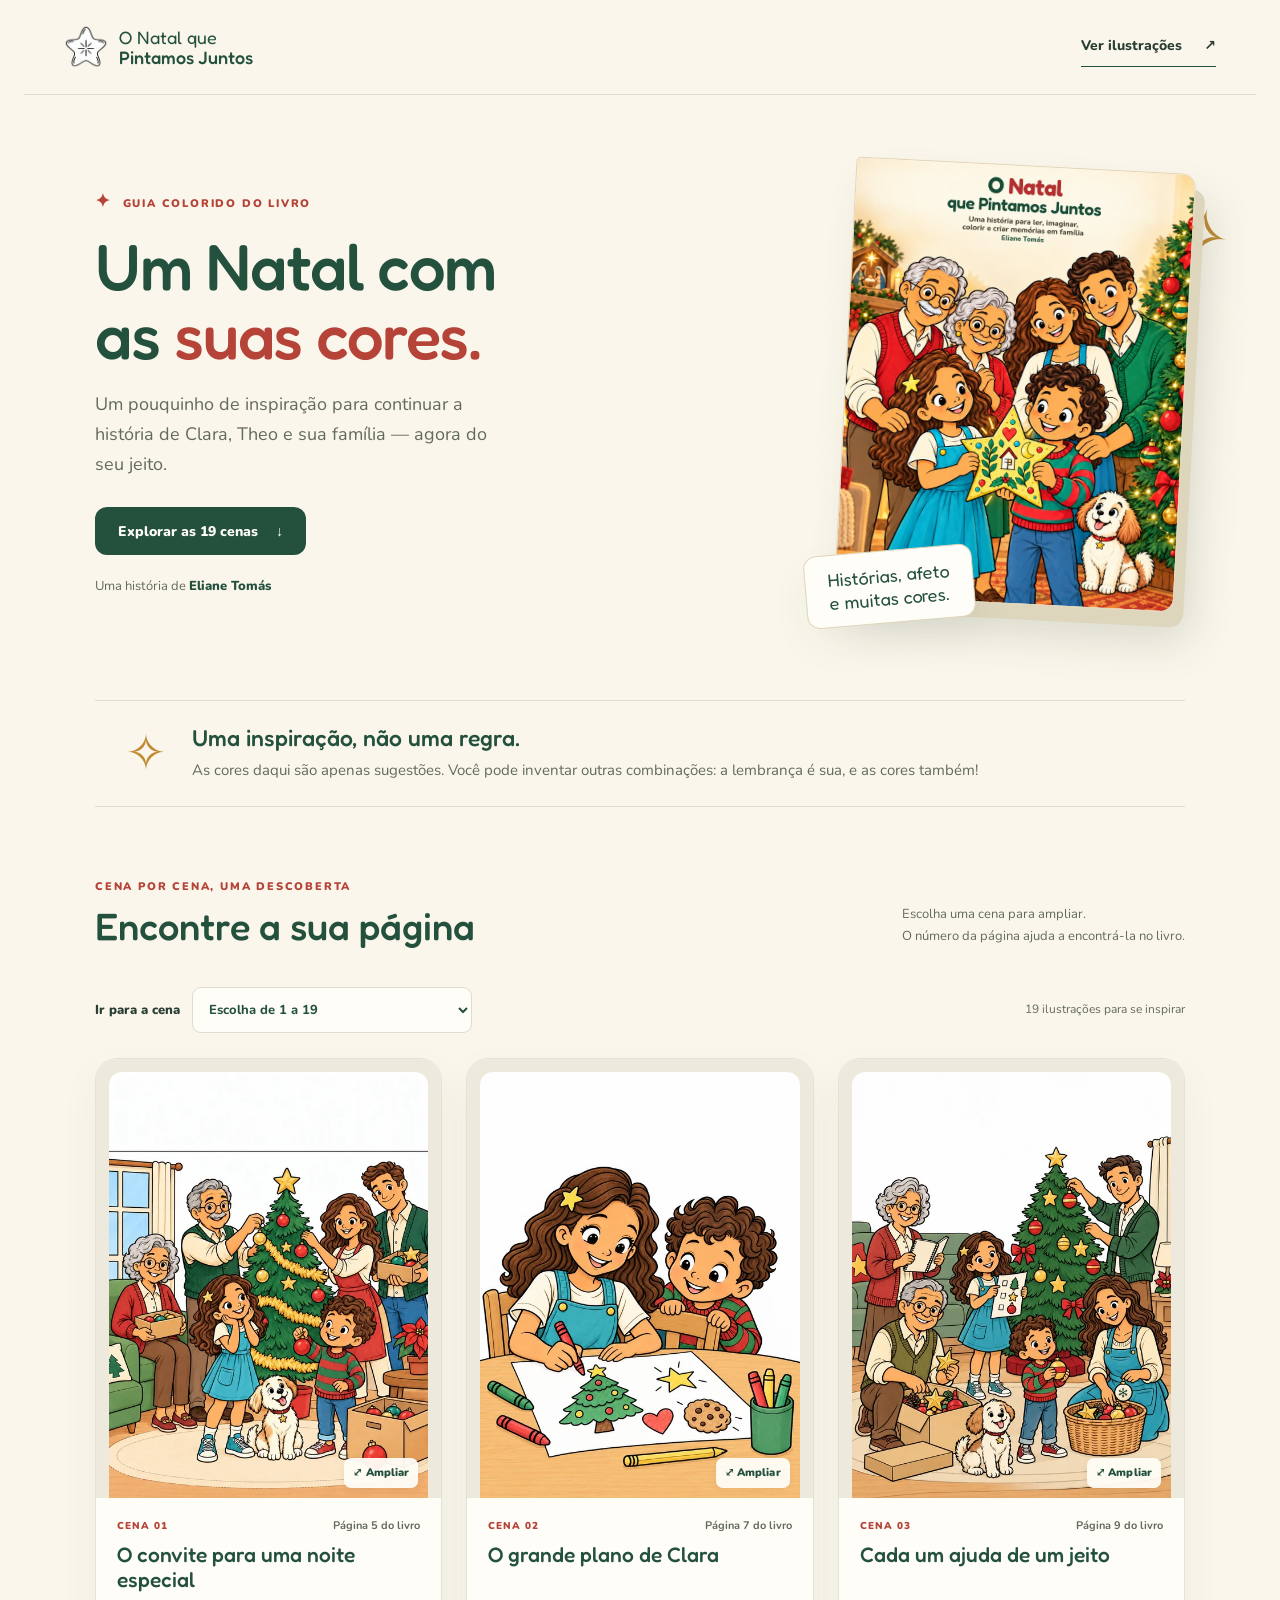
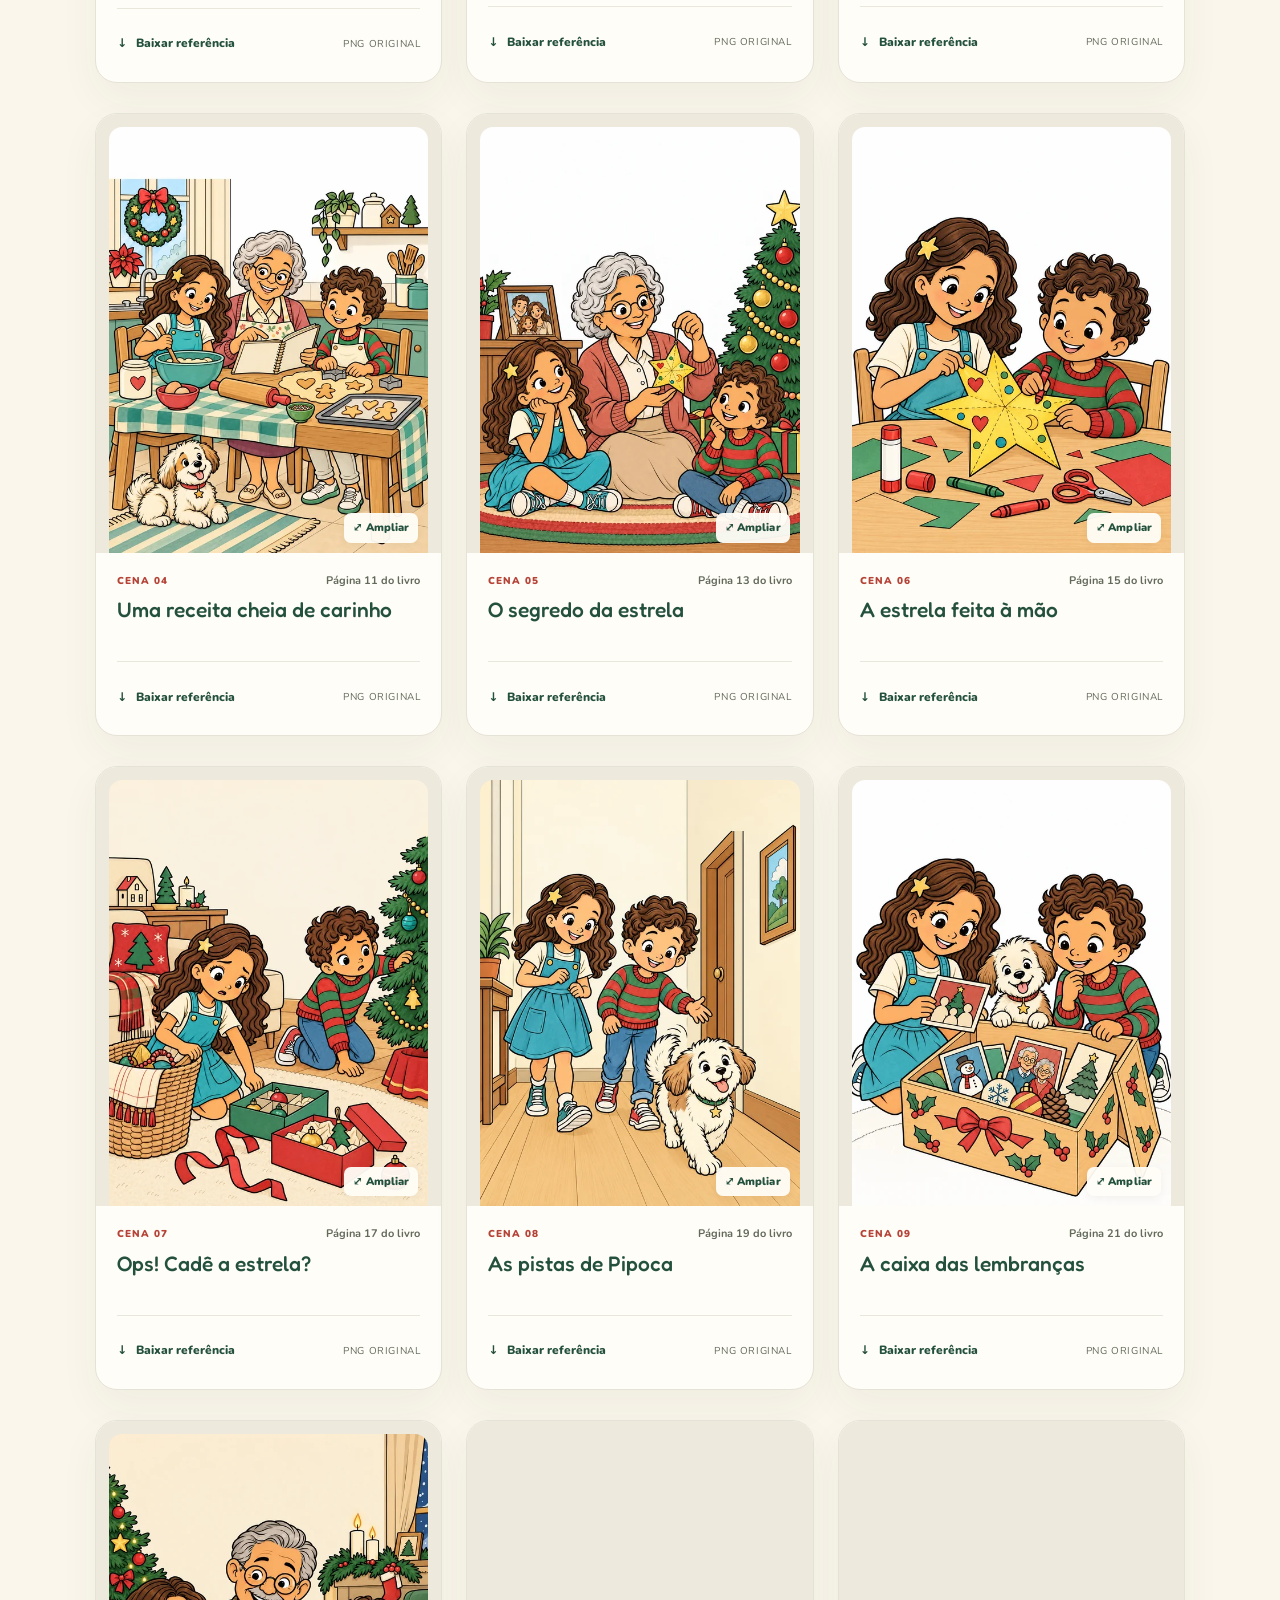
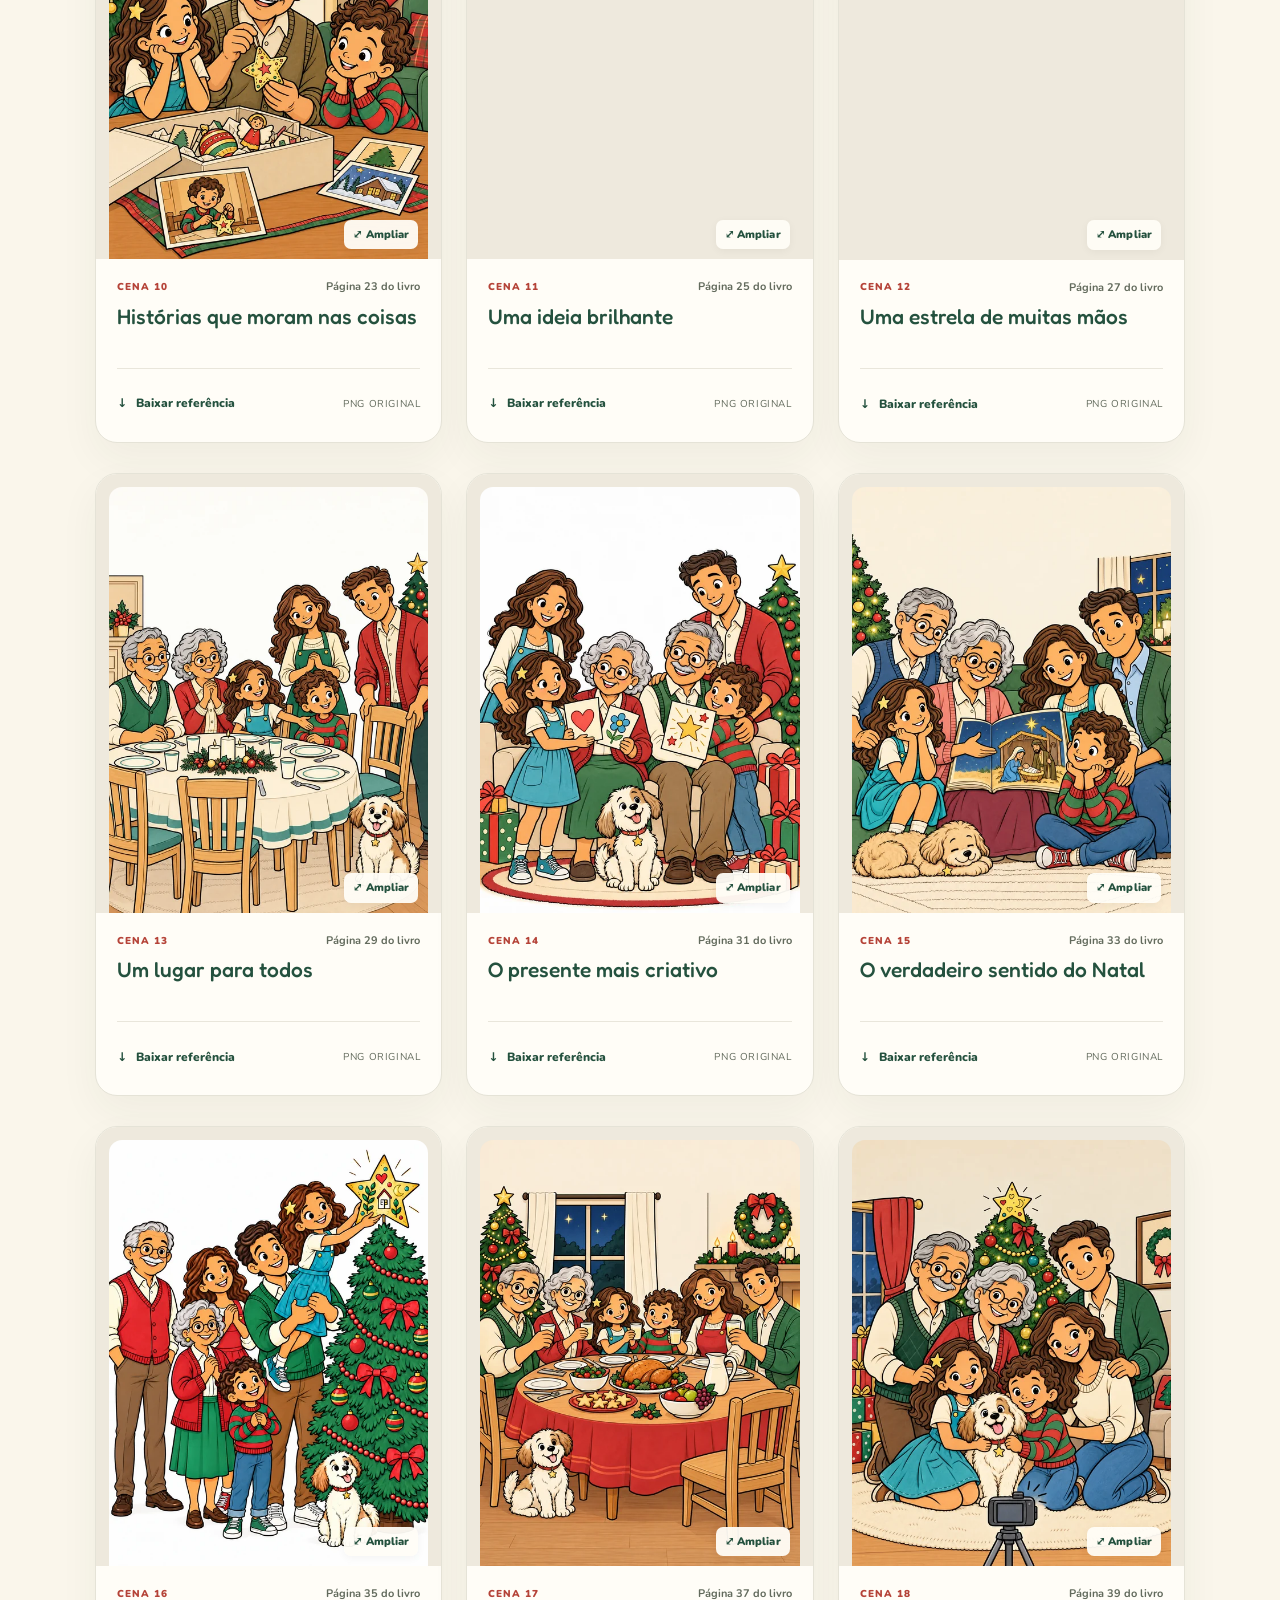
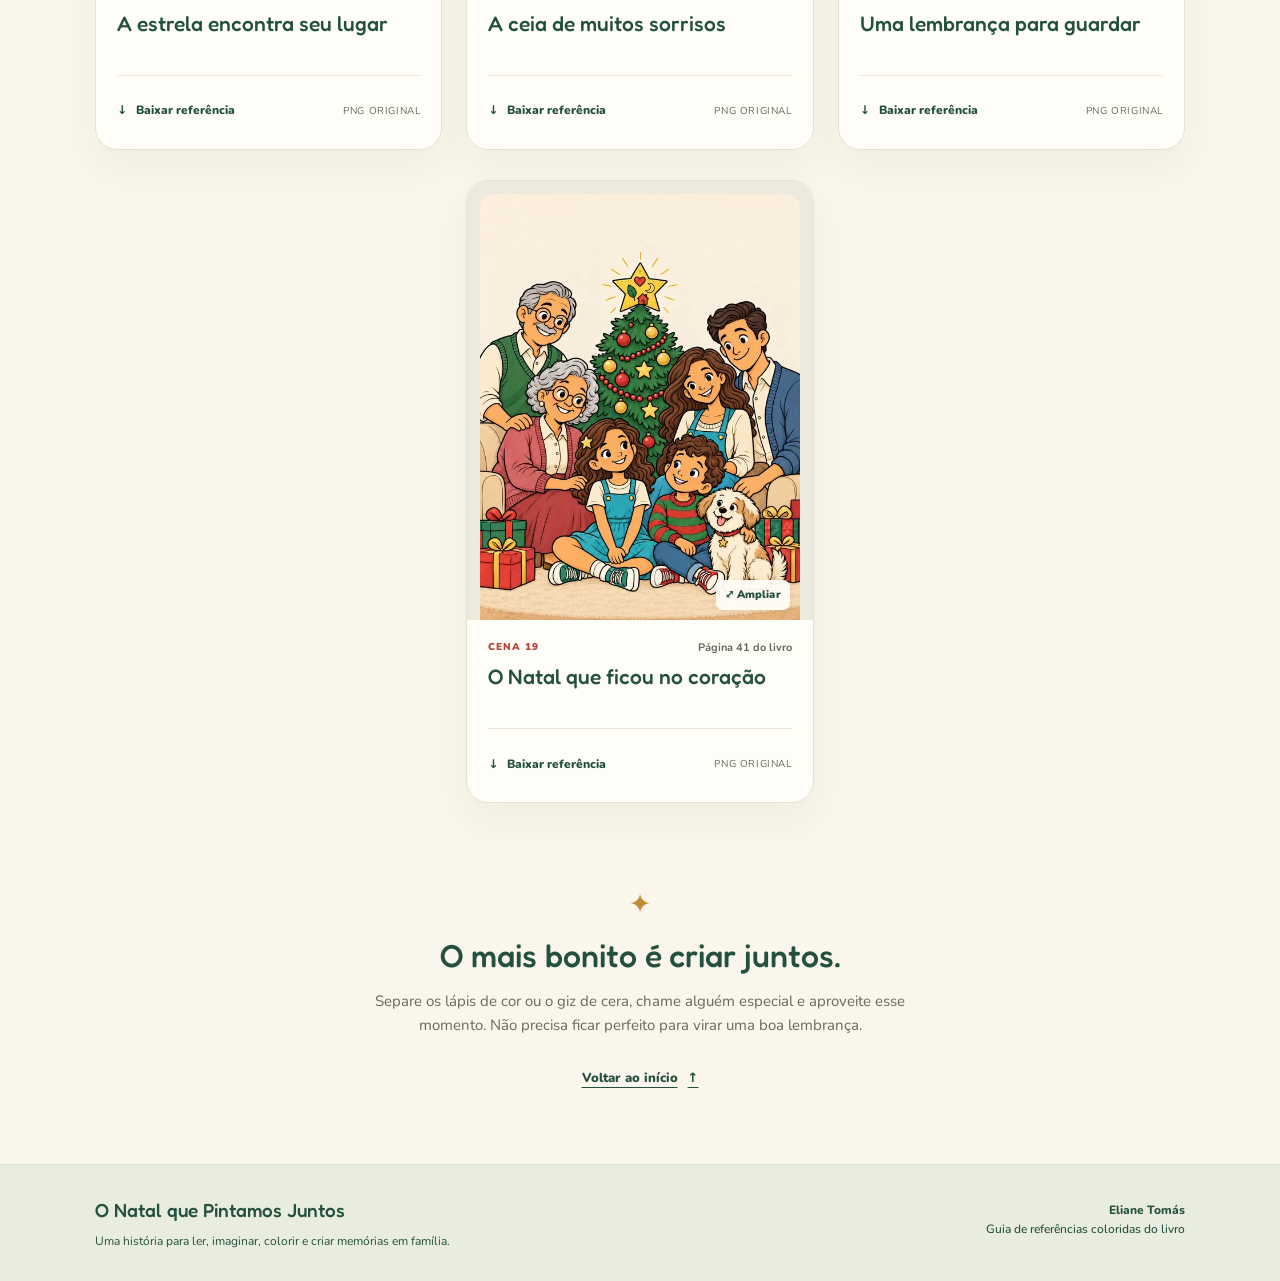
==== index.html @ 4860937d "Publish static color reference guide to GitHub Pages" ====
<!doctype html>
<html lang="pt-BR">
<head>
  <meta charset="utf-8">
  <meta name="viewport" content="width=device-width, initial-scale=1">
  <meta name="theme-color" content="#24513e">
  <meta name="description" content="Explore as 19 referências coloridas de O Natal que Pintamos Juntos, de Eliane Tomás. Amplie, baixe e inspire novas memórias em família.">
  <meta name="author" content="Eliane Tomás">
  <meta property="og:type" content="website">
  <meta property="og:site_name" content="O Natal que Pintamos Juntos">
  <meta property="og:title" content="Um Natal com as suas cores">
  <meta property="og:description" content="O guia de referências coloridas do livro de Eliane Tomás. Uma inspiração para colorir e criar memórias em família.">
  <meta name="twitter:card" content="summary_large_image">
  <link rel="canonical" href="https://elianecpereirat-stack.github.io/o-natal-que-pintamos-juntos/">
  <meta property="og:url" content="https://elianecpereirat-stack.github.io/o-natal-que-pintamos-juntos/">
  <meta property="og:image" content="https://elianecpereirat-stack.github.io/o-natal-que-pintamos-juntos/assets/capa.jpg">
  <meta property="og:image:alt" content="Capa de O Natal que Pintamos Juntos, de Eliane Tomás">
  <meta name="twitter:title" content="Um Natal com as suas cores">
  <meta name="twitter:description" content="As 19 referências coloridas do livro de Eliane Tomás.">
  <meta name="twitter:image" content="https://elianecpereirat-stack.github.io/o-natal-que-pintamos-juntos/assets/capa.jpg">
  <title>Referências coloridas | O Natal que Pintamos Juntos</title>
  <link rel="icon" type="image/png" href="favicon.png">
  <link rel="preload" href="assets/fonts/Fredoka-Variable.ttf" as="font" type="font/ttf" crossorigin>
  <link rel="stylesheet" href="site.css">
  <script src="app.js" defer></script>
</head>
<body>
  <a class="skip-link" href="#referencias">Pular para as ilustrações</a>
  <header class="site-header">
    <a class="wordmark" href="#inicio" aria-label="O Natal que Pintamos Juntos — início">
      <img src="favicon.png" alt="" width="44" height="44">
      <span>O Natal que<br><strong>Pintamos Juntos</strong></span>
    </a>
    <a class="header-link" href="#referencias">Ver ilustrações <span aria-hidden="true">↗</span></a>
  </header>

  <main id="inicio">
    <section class="hero" aria-labelledby="hero-title">
      <div class="hero-copy">
        <p class="eyebrow"><span aria-hidden="true">✦</span> GUIA COLORIDO DO LIVRO</p>
        <h1 id="hero-title">Um Natal com<br>as <em>suas cores.</em></h1>
        <p class="hero-intro">Um pouquinho de inspiração para continuar a história de Clara, Theo e sua família — agora do seu jeito.</p>
        <a class="button primary" href="#referencias">Explorar as 19 cenas <span aria-hidden="true">↓</span></a>
        <p class="hero-credit">Uma história de <strong>Eliane Tomás</strong></p>
      </div>
      <div class="hero-picture">
        <div class="cover-wrap"><img class="book-cover" src="assets/capa.jpg" alt="Capa de O Natal que Pintamos Juntos: Clara e Theo com a estrela feita em família, os pais, os avós e Pipoca." width="800" height="1035" fetchpriority="high"></div>
        <span class="picture-note">Histórias, afeto<br>e muitas cores.</span>
      </div>
    </section>

    <aside class="freedom-note" aria-label="Um convite à criatividade">
      <span class="note-star" aria-hidden="true">✧</span>
      <div><h2>Uma inspiração, não uma regra.</h2><p>As cores daqui são apenas sugestões. Você pode inventar outras combinações: a lembrança é sua, e as cores também!</p></div>
    </aside>

    <section class="gallery-section" id="referencias" aria-labelledby="gallery-title">
      <div class="section-heading">
        <div><p class="eyebrow">CENA POR CENA, UMA DESCOBERTA</p><h2 id="gallery-title">Encontre a sua página</h2></div>
        <p>Escolha uma cena para ampliar.<br>O número da página ajuda a encontrá-la no livro.</p>
      </div>
      <nav class="scene-navigation" aria-label="Ir direto a uma cena">
        <label for="scene-select">Ir para a cena</label>
        <select id="scene-select"><option value="">Escolha de 1 a 19</option><option value="cena-01">01 — O convite para uma noite especial</option>
<option value="cena-02">02 — O grande plano de Clara</option>
<option value="cena-03">03 — Cada um ajuda de um jeito</option>
<option value="cena-04">04 — Uma receita cheia de carinho</option>
<option value="cena-05">05 — O segredo da estrela</option>
<option value="cena-06">06 — A estrela feita à mão</option>
<option value="cena-07">07 — Ops! Cadê a estrela?</option>
<option value="cena-08">08 — As pistas de Pipoca</option>
<option value="cena-09">09 — A caixa das lembranças</option>
<option value="cena-10">10 — Histórias que moram nas coisas</option>
<option value="cena-11">11 — Uma ideia brilhante</option>
<option value="cena-12">12 — Uma estrela de muitas mãos</option>
<option value="cena-13">13 — Um lugar para todos</option>
<option value="cena-14">14 — O presente mais criativo</option>
<option value="cena-15">15 — O verdadeiro sentido do Natal</option>
<option value="cena-16">16 — A estrela encontra seu lugar</option>
<option value="cena-17">17 — A ceia de muitos sorrisos</option>
<option value="cena-18">18 — Uma lembrança para guardar</option>
<option value="cena-19">19 — O Natal que ficou no coração</option></select>
        <span class="reference-count">19 ilustrações para se inspirar</span>
      </nav>
      <div class="gallery"><article class="scene-card" id="cena-01" data-page="5" data-width="1200" data-height="1600" aria-labelledby="titulo-cena-01">
  <a class="scene-image-link" href="assets/scenes/cena-01.webp" aria-label="Ampliar ilustração da cena 1: O convite para uma noite especial">
    <img src="assets/thumbs/cena-01.webp" alt="Cena 1: O convite para uma noite especial — referência colorida" width="1200" height="1600" loading="lazy" decoding="async">
    <span class="enlarge-label" aria-hidden="true">⤢ Ampliar</span>
  </a>
  <div class="scene-body">
    <div class="scene-meta"><span>Cena 01</span><span class="page-reference">Página 5 do livro</span></div>
    <h3 id="titulo-cena-01">O convite para uma noite especial</h3>
    <div class="card-footer"><a class="download-link" href="assets/downloads/cena-01.png" download="O-Natal-que-Pintamos-Juntos-cena-01.png" aria-label="Baixar referência colorida da cena 1: O convite para uma noite especial"><span aria-hidden="true">↓</span> Baixar referência</a><span class="file-type">PNG ORIGINAL</span></div>
  </div>
</article>
<article class="scene-card" id="cena-02" data-page="7" data-width="1200" data-height="1600" aria-labelledby="titulo-cena-02">
  <a class="scene-image-link" href="assets/scenes/cena-02.webp" aria-label="Ampliar ilustração da cena 2: O grande plano de Clara">
    <img src="assets/thumbs/cena-02.webp" alt="Cena 2: O grande plano de Clara — referência colorida" width="1200" height="1600" loading="lazy" decoding="async">
    <span class="enlarge-label" aria-hidden="true">⤢ Ampliar</span>
  </a>
  <div class="scene-body">
    <div class="scene-meta"><span>Cena 02</span><span class="page-reference">Página 7 do livro</span></div>
    <h3 id="titulo-cena-02">O grande plano de Clara</h3>
    <div class="card-footer"><a class="download-link" href="assets/downloads/cena-02.png" download="O-Natal-que-Pintamos-Juntos-cena-02.png" aria-label="Baixar referência colorida da cena 2: O grande plano de Clara"><span aria-hidden="true">↓</span> Baixar referência</a><span class="file-type">PNG ORIGINAL</span></div>
  </div>
</article>
<article class="scene-card" id="cena-03" data-page="9" data-width="1200" data-height="1600" aria-labelledby="titulo-cena-03">
  <a class="scene-image-link" href="assets/scenes/cena-03.webp" aria-label="Ampliar ilustração da cena 3: Cada um ajuda de um jeito">
    <img src="assets/thumbs/cena-03.webp" alt="Cena 3: Cada um ajuda de um jeito — referência colorida" width="1200" height="1600" loading="lazy" decoding="async">
    <span class="enlarge-label" aria-hidden="true">⤢ Ampliar</span>
  </a>
  <div class="scene-body">
    <div class="scene-meta"><span>Cena 03</span><span class="page-reference">Página 9 do livro</span></div>
    <h3 id="titulo-cena-03">Cada um ajuda de um jeito</h3>
    <div class="card-footer"><a class="download-link" href="assets/downloads/cena-03.png" download="O-Natal-que-Pintamos-Juntos-cena-03.png" aria-label="Baixar referência colorida da cena 3: Cada um ajuda de um jeito"><span aria-hidden="true">↓</span> Baixar referência</a><span class="file-type">PNG ORIGINAL</span></div>
  </div>
</article>
<article class="scene-card" id="cena-04" data-page="11" data-width="1200" data-height="1600" aria-labelledby="titulo-cena-04">
  <a class="scene-image-link" href="assets/scenes/cena-04.webp" aria-label="Ampliar ilustração da cena 4: Uma receita cheia de carinho">
    <img src="assets/thumbs/cena-04.webp" alt="Cena 4: Uma receita cheia de carinho — referência colorida" width="1200" height="1600" loading="lazy" decoding="async">
    <span class="enlarge-label" aria-hidden="true">⤢ Ampliar</span>
  </a>
  <div class="scene-body">
    <div class="scene-meta"><span>Cena 04</span><span class="page-reference">Página 11 do livro</span></div>
    <h3 id="titulo-cena-04">Uma receita cheia de carinho</h3>
    <div class="card-footer"><a class="download-link" href="assets/downloads/cena-04.png" download="O-Natal-que-Pintamos-Juntos-cena-04.png" aria-label="Baixar referência colorida da cena 4: Uma receita cheia de carinho"><span aria-hidden="true">↓</span> Baixar referência</a><span class="file-type">PNG ORIGINAL</span></div>
  </div>
</article>
<article class="scene-card" id="cena-05" data-page="13" data-width="1200" data-height="1600" aria-labelledby="titulo-cena-05">
  <a class="scene-image-link" href="assets/scenes/cena-05.webp" aria-label="Ampliar ilustração da cena 5: O segredo da estrela">
    <img src="assets/thumbs/cena-05.webp" alt="Cena 5: O segredo da estrela — referência colorida" width="1200" height="1600" loading="lazy" decoding="async">
    <span class="enlarge-label" aria-hidden="true">⤢ Ampliar</span>
  </a>
  <div class="scene-body">
    <div class="scene-meta"><span>Cena 05</span><span class="page-reference">Página 13 do livro</span></div>
    <h3 id="titulo-cena-05">O segredo da estrela</h3>
    <div class="card-footer"><a class="download-link" href="assets/downloads/cena-05.png" download="O-Natal-que-Pintamos-Juntos-cena-05.png" aria-label="Baixar referência colorida da cena 5: O segredo da estrela"><span aria-hidden="true">↓</span> Baixar referência</a><span class="file-type">PNG ORIGINAL</span></div>
  </div>
</article>
<article class="scene-card" id="cena-06" data-page="15" data-width="1200" data-height="1600" aria-labelledby="titulo-cena-06">
  <a class="scene-image-link" href="assets/scenes/cena-06.webp" aria-label="Ampliar ilustração da cena 6: A estrela feita à mão">
    <img src="assets/thumbs/cena-06.webp" alt="Cena 6: A estrela feita à mão — referência colorida" width="1200" height="1600" loading="lazy" decoding="async">
    <span class="enlarge-label" aria-hidden="true">⤢ Ampliar</span>
  </a>
  <div class="scene-body">
    <div class="scene-meta"><span>Cena 06</span><span class="page-reference">Página 15 do livro</span></div>
    <h3 id="titulo-cena-06">A estrela feita à mão</h3>
    <div class="card-footer"><a class="download-link" href="assets/downloads/cena-06.png" download="O-Natal-que-Pintamos-Juntos-cena-06.png" aria-label="Baixar referência colorida da cena 6: A estrela feita à mão"><span aria-hidden="true">↓</span> Baixar referência</a><span class="file-type">PNG ORIGINAL</span></div>
  </div>
</article>
<article class="scene-card" id="cena-07" data-page="17" data-width="1200" data-height="1600" aria-labelledby="titulo-cena-07">
  <a class="scene-image-link" href="assets/scenes/cena-07.webp" aria-label="Ampliar ilustração da cena 7: Ops! Cadê a estrela?">
    <img src="assets/thumbs/cena-07.webp" alt="Cena 7: Ops! Cadê a estrela? — referência colorida" width="1200" height="1600" loading="lazy" decoding="async">
    <span class="enlarge-label" aria-hidden="true">⤢ Ampliar</span>
  </a>
  <div class="scene-body">
    <div class="scene-meta"><span>Cena 07</span><span class="page-reference">Página 17 do livro</span></div>
    <h3 id="titulo-cena-07">Ops! Cadê a estrela?</h3>
    <div class="card-footer"><a class="download-link" href="assets/downloads/cena-07.png" download="O-Natal-que-Pintamos-Juntos-cena-07.png" aria-label="Baixar referência colorida da cena 7: Ops! Cadê a estrela?"><span aria-hidden="true">↓</span> Baixar referência</a><span class="file-type">PNG ORIGINAL</span></div>
  </div>
</article>
<article class="scene-card" id="cena-08" data-page="19" data-width="1200" data-height="1600" aria-labelledby="titulo-cena-08">
  <a class="scene-image-link" href="assets/scenes/cena-08.webp" aria-label="Ampliar ilustração da cena 8: As pistas de Pipoca">
    <img src="assets/thumbs/cena-08.webp" alt="Cena 8: As pistas de Pipoca — referência colorida" width="1200" height="1600" loading="lazy" decoding="async">
    <span class="enlarge-label" aria-hidden="true">⤢ Ampliar</span>
  </a>
  <div class="scene-body">
    <div class="scene-meta"><span>Cena 08</span><span class="page-reference">Página 19 do livro</span></div>
    <h3 id="titulo-cena-08">As pistas de Pipoca</h3>
    <div class="card-footer"><a class="download-link" href="assets/downloads/cena-08.png" download="O-Natal-que-Pintamos-Juntos-cena-08.png" aria-label="Baixar referência colorida da cena 8: As pistas de Pipoca"><span aria-hidden="true">↓</span> Baixar referência</a><span class="file-type">PNG ORIGINAL</span></div>
  </div>
</article>
<article class="scene-card" id="cena-09" data-page="21" data-width="1200" data-height="1600" aria-labelledby="titulo-cena-09">
  <a class="scene-image-link" href="assets/scenes/cena-09.webp" aria-label="Ampliar ilustração da cena 9: A caixa das lembranças">
    <img src="assets/thumbs/cena-09.webp" alt="Cena 9: A caixa das lembranças — referência colorida" width="1200" height="1600" loading="lazy" decoding="async">
    <span class="enlarge-label" aria-hidden="true">⤢ Ampliar</span>
  </a>
  <div class="scene-body">
    <div class="scene-meta"><span>Cena 09</span><span class="page-reference">Página 21 do livro</span></div>
    <h3 id="titulo-cena-09">A caixa das lembranças</h3>
    <div class="card-footer"><a class="download-link" href="assets/downloads/cena-09.png" download="O-Natal-que-Pintamos-Juntos-cena-09.png" aria-label="Baixar referência colorida da cena 9: A caixa das lembranças"><span aria-hidden="true">↓</span> Baixar referência</a><span class="file-type">PNG ORIGINAL</span></div>
  </div>
</article>
<article class="scene-card" id="cena-10" data-page="23" data-width="1200" data-height="1600" aria-labelledby="titulo-cena-10">
  <a class="scene-image-link" href="assets/scenes/cena-10.webp" aria-label="Ampliar ilustração da cena 10: Histórias que moram nas coisas">
    <img src="assets/thumbs/cena-10.webp" alt="Cena 10: Histórias que moram nas coisas — referência colorida" width="1200" height="1600" loading="lazy" decoding="async">
    <span class="enlarge-label" aria-hidden="true">⤢ Ampliar</span>
  </a>
  <div class="scene-body">
    <div class="scene-meta"><span>Cena 10</span><span class="page-reference">Página 23 do livro</span></div>
    <h3 id="titulo-cena-10">Histórias que moram nas coisas</h3>
    <div class="card-footer"><a class="download-link" href="assets/downloads/cena-10.png" download="O-Natal-que-Pintamos-Juntos-cena-10.png" aria-label="Baixar referência colorida da cena 10: Histórias que moram nas coisas"><span aria-hidden="true">↓</span> Baixar referência</a><span class="file-type">PNG ORIGINAL</span></div>
  </div>
</article>
<article class="scene-card" id="cena-11" data-page="25" data-width="1200" data-height="1600" aria-labelledby="titulo-cena-11">
  <a class="scene-image-link" href="assets/scenes/cena-11.webp" aria-label="Ampliar ilustração da cena 11: Uma ideia brilhante">
    <img src="assets/thumbs/cena-11.webp" alt="Cena 11: Uma ideia brilhante — referência colorida" width="1200" height="1600" loading="lazy" decoding="async">
    <span class="enlarge-label" aria-hidden="true">⤢ Ampliar</span>
  </a>
  <div class="scene-body">
    <div class="scene-meta"><span>Cena 11</span><span class="page-reference">Página 25 do livro</span></div>
    <h3 id="titulo-cena-11">Uma ideia brilhante</h3>
    <div class="card-footer"><a class="download-link" href="assets/downloads/cena-11.png" download="O-Natal-que-Pintamos-Juntos-cena-11.png" aria-label="Baixar referência colorida da cena 11: Uma ideia brilhante"><span aria-hidden="true">↓</span> Baixar referência</a><span class="file-type">PNG ORIGINAL</span></div>
  </div>
</article>
<article class="scene-card" id="cena-12" data-page="27" data-width="1200" data-height="1600" aria-labelledby="titulo-cena-12">
  <a class="scene-image-link" href="assets/scenes/cena-12.webp" aria-label="Ampliar ilustração da cena 12: Uma estrela de muitas mãos">
    <img src="assets/thumbs/cena-12.webp" alt="Cena 12: Uma estrela de muitas mãos — referência colorida" width="1200" height="1600" loading="lazy" decoding="async">
    <span class="enlarge-label" aria-hidden="true">⤢ Ampliar</span>
  </a>
  <div class="scene-body">
    <div class="scene-meta"><span>Cena 12</span><span class="page-reference">Página 27 do livro</span></div>
    <h3 id="titulo-cena-12">Uma estrela de muitas mãos</h3>
    <div class="card-footer"><a class="download-link" href="assets/downloads/cena-12.png" download="O-Natal-que-Pintamos-Juntos-cena-12.png" aria-label="Baixar referência colorida da cena 12: Uma estrela de muitas mãos"><span aria-hidden="true">↓</span> Baixar referência</a><span class="file-type">PNG ORIGINAL</span></div>
  </div>
</article>
<article class="scene-card" id="cena-13" data-page="29" data-width="1200" data-height="1600" aria-labelledby="titulo-cena-13">
  <a class="scene-image-link" href="assets/scenes/cena-13.webp" aria-label="Ampliar ilustração da cena 13: Um lugar para todos">
    <img src="assets/thumbs/cena-13.webp" alt="Cena 13: Um lugar para todos — referência colorida" width="1200" height="1600" loading="lazy" decoding="async">
    <span class="enlarge-label" aria-hidden="true">⤢ Ampliar</span>
  </a>
  <div class="scene-body">
    <div class="scene-meta"><span>Cena 13</span><span class="page-reference">Página 29 do livro</span></div>
    <h3 id="titulo-cena-13">Um lugar para todos</h3>
    <div class="card-footer"><a class="download-link" href="assets/downloads/cena-13.png" download="O-Natal-que-Pintamos-Juntos-cena-13.png" aria-label="Baixar referência colorida da cena 13: Um lugar para todos"><span aria-hidden="true">↓</span> Baixar referência</a><span class="file-type">PNG ORIGINAL</span></div>
  </div>
</article>
<article class="scene-card" id="cena-14" data-page="31" data-width="1200" data-height="1600" aria-labelledby="titulo-cena-14">
  <a class="scene-image-link" href="assets/scenes/cena-14.webp" aria-label="Ampliar ilustração da cena 14: O presente mais criativo">
    <img src="assets/thumbs/cena-14.webp" alt="Cena 14: O presente mais criativo — referência colorida" width="1200" height="1600" loading="lazy" decoding="async">
    <span class="enlarge-label" aria-hidden="true">⤢ Ampliar</span>
  </a>
  <div class="scene-body">
    <div class="scene-meta"><span>Cena 14</span><span class="page-reference">Página 31 do livro</span></div>
    <h3 id="titulo-cena-14">O presente mais criativo</h3>
    <div class="card-footer"><a class="download-link" href="assets/downloads/cena-14.png" download="O-Natal-que-Pintamos-Juntos-cena-14.png" aria-label="Baixar referência colorida da cena 14: O presente mais criativo"><span aria-hidden="true">↓</span> Baixar referência</a><span class="file-type">PNG ORIGINAL</span></div>
  </div>
</article>
<article class="scene-card" id="cena-15" data-page="33" data-width="1200" data-height="1600" aria-labelledby="titulo-cena-15">
  <a class="scene-image-link" href="assets/scenes/cena-15.webp" aria-label="Ampliar ilustração da cena 15: O verdadeiro sentido do Natal">
    <img src="assets/thumbs/cena-15.webp" alt="Cena 15: O verdadeiro sentido do Natal — referência colorida" width="1200" height="1600" loading="lazy" decoding="async">
    <span class="enlarge-label" aria-hidden="true">⤢ Ampliar</span>
  </a>
  <div class="scene-body">
    <div class="scene-meta"><span>Cena 15</span><span class="page-reference">Página 33 do livro</span></div>
    <h3 id="titulo-cena-15">O verdadeiro sentido do Natal</h3>
    <div class="card-footer"><a class="download-link" href="assets/downloads/cena-15.png" download="O-Natal-que-Pintamos-Juntos-cena-15.png" aria-label="Baixar referência colorida da cena 15: O verdadeiro sentido do Natal"><span aria-hidden="true">↓</span> Baixar referência</a><span class="file-type">PNG ORIGINAL</span></div>
  </div>
</article>
<article class="scene-card" id="cena-16" data-page="35" data-width="1200" data-height="1600" aria-labelledby="titulo-cena-16">
  <a class="scene-image-link" href="assets/scenes/cena-16.webp" aria-label="Ampliar ilustração da cena 16: A estrela encontra seu lugar">
    <img src="assets/thumbs/cena-16.webp" alt="Cena 16: A estrela encontra seu lugar — referência colorida" width="1200" height="1600" loading="lazy" decoding="async">
    <span class="enlarge-label" aria-hidden="true">⤢ Ampliar</span>
  </a>
  <div class="scene-body">
    <div class="scene-meta"><span>Cena 16</span><span class="page-reference">Página 35 do livro</span></div>
    <h3 id="titulo-cena-16">A estrela encontra seu lugar</h3>
    <div class="card-footer"><a class="download-link" href="assets/downloads/cena-16.png" download="O-Natal-que-Pintamos-Juntos-cena-16.png" aria-label="Baixar referência colorida da cena 16: A estrela encontra seu lugar"><span aria-hidden="true">↓</span> Baixar referência</a><span class="file-type">PNG ORIGINAL</span></div>
  </div>
</article>
<article class="scene-card" id="cena-17" data-page="37" data-width="1200" data-height="1600" aria-labelledby="titulo-cena-17">
  <a class="scene-image-link" href="assets/scenes/cena-17.webp" aria-label="Ampliar ilustração da cena 17: A ceia de muitos sorrisos">
    <img src="assets/thumbs/cena-17.webp" alt="Cena 17: A ceia de muitos sorrisos — referência colorida" width="1200" height="1600" loading="lazy" decoding="async">
    <span class="enlarge-label" aria-hidden="true">⤢ Ampliar</span>
  </a>
  <div class="scene-body">
    <div class="scene-meta"><span>Cena 17</span><span class="page-reference">Página 37 do livro</span></div>
    <h3 id="titulo-cena-17">A ceia de muitos sorrisos</h3>
    <div class="card-footer"><a class="download-link" href="assets/downloads/cena-17.png" download="O-Natal-que-Pintamos-Juntos-cena-17.png" aria-label="Baixar referência colorida da cena 17: A ceia de muitos sorrisos"><span aria-hidden="true">↓</span> Baixar referência</a><span class="file-type">PNG ORIGINAL</span></div>
  </div>
</article>
<article class="scene-card" id="cena-18" data-page="39" data-width="1200" data-height="1600" aria-labelledby="titulo-cena-18">
  <a class="scene-image-link" href="assets/scenes/cena-18.webp" aria-label="Ampliar ilustração da cena 18: Uma lembrança para guardar">
    <img src="assets/thumbs/cena-18.webp" alt="Cena 18: Uma lembrança para guardar — referência colorida" width="1200" height="1600" loading="lazy" decoding="async">
    <span class="enlarge-label" aria-hidden="true">⤢ Ampliar</span>
  </a>
  <div class="scene-body">
    <div class="scene-meta"><span>Cena 18</span><span class="page-reference">Página 39 do livro</span></div>
    <h3 id="titulo-cena-18">Uma lembrança para guardar</h3>
    <div class="card-footer"><a class="download-link" href="assets/downloads/cena-18.png" download="O-Natal-que-Pintamos-Juntos-cena-18.png" aria-label="Baixar referência colorida da cena 18: Uma lembrança para guardar"><span aria-hidden="true">↓</span> Baixar referência</a><span class="file-type">PNG ORIGINAL</span></div>
  </div>
</article>
<article class="scene-card" id="cena-19" data-page="41" data-width="1200" data-height="1600" aria-labelledby="titulo-cena-19">
  <a class="scene-image-link" href="assets/scenes/cena-19.webp" aria-label="Ampliar ilustração da cena 19: O Natal que ficou no coração">
    <img src="assets/thumbs/cena-19.webp" alt="Cena 19: O Natal que ficou no coração — referência colorida" width="1200" height="1600" loading="lazy" decoding="async">
    <span class="enlarge-label" aria-hidden="true">⤢ Ampliar</span>
  </a>
  <div class="scene-body">
    <div class="scene-meta"><span>Cena 19</span><span class="page-reference">Página 41 do livro</span></div>
    <h3 id="titulo-cena-19">O Natal que ficou no coração</h3>
    <div class="card-footer"><a class="download-link" href="assets/downloads/cena-19.png" download="O-Natal-que-Pintamos-Juntos-cena-19.png" aria-label="Baixar referência colorida da cena 19: O Natal que ficou no coração"><span aria-hidden="true">↓</span> Baixar referência</a><span class="file-type">PNG ORIGINAL</span></div>
  </div>
</article></div>
      <noscript><p class="noscript-note">Você também pode abrir cada referência pelo botão “Ampliar ilustração”. O download funciona sem JavaScript.</p></noscript>
    </section>

    <section class="closing-note" aria-labelledby="closing-title">
      <span aria-hidden="true">✦</span>
      <h2 id="closing-title">O mais bonito é criar juntos.</h2>
      <p>Separe os lápis de cor ou o giz de cera, chame alguém especial e aproveite esse momento. Não precisa ficar perfeito para virar uma boa lembrança.</p>
      <a href="#inicio" class="text-link">Voltar ao início <span aria-hidden="true">↑</span></a>
    </section>
  </main>

  <footer class="site-footer">
    <div><strong>O Natal que Pintamos Juntos</strong><p>Uma história para ler, imaginar, colorir e criar memórias em família.</p></div>
    <p class="author-credit">Eliane Tomás<br><span>Guia de referências coloridas do livro</span></p>
  </footer>

  <dialog id="image-viewer" class="viewer" aria-labelledby="viewer-title" aria-describedby="viewer-hint">
    <div class="viewer-shell">
      <header class="viewer-header">
        <div><span id="viewer-counter" class="eyebrow"></span><h2 id="viewer-title"></h2></div>
        <button class="icon-button close-viewer" type="button" aria-label="Fechar ilustração ampliada" autofocus>×</button>
      </header>
      <div class="viewer-stage"><img id="viewer-image" alt="" width="1632" height="2176"></div>
      <div class="viewer-toolbar">
        <button id="previous-scene" class="button secondary" type="button"><span aria-hidden="true">←</span> Anterior</button>
        <span id="viewer-page"></span>
        <button id="next-scene" class="button secondary" type="button">Próxima <span aria-hidden="true">→</span></button>
      </div>
      <div class="viewer-downloads"><a id="viewer-download" class="button primary" download>Baixar referência <span aria-hidden="true">↓</span></a><a id="viewer-original" class="text-link" target="_blank" rel="noopener">Abrir imagem original <span aria-hidden="true">↗</span></a></div>
      <p id="viewer-hint">Use as setas do teclado para trocar de cena e Esc para fechar. No celular, abra a imagem original para ampliar com os dedos.</p>
    </div>
  </dialog>
</body>
</html>
---- site.css ----
@font-face{font-family:Nunito;src:url('assets/fonts/Nunito-Variable.ttf') format('truetype');font-weight:200 1000;font-style:normal;font-display:swap}
@font-face{font-family:Fredoka;src:url('assets/fonts/Fredoka-Variable.ttf') format('truetype');font-weight:300 700;font-style:normal;font-display:swap}
:root{--cream:#faf6eb;--paper:#fffdf7;--green:#24513e;--green-dark:#173c2b;--red:#b54338;--ink:#293d33;--muted:#636b5d;--line:#dcded0;--gold:#c18a35;--radius:22px;--shadow:0 16px 40px #233c2a0d}
*{box-sizing:border-box}html{scroll-behavior:smooth;scroll-padding-top:100px}body{margin:0;background:var(--cream);color:var(--ink);font-family:Nunito,system-ui,sans-serif;font-size:17px;line-height:1.6}body.modal-open{overflow:hidden}a{color:inherit}button,select{font:inherit}button,a,select{-webkit-tap-highlight-color:transparent}a,button,select{touch-action:manipulation}a:focus-visible,button:focus-visible,select:focus-visible{outline:3px solid var(--red);outline-offset:5px}img{max-width:100%;display:block}h1,h2,h3,p{margin:0}h1,h2,h3{font-family:Fredoka,sans-serif;font-weight:500;line-height:1.12}button{cursor:pointer}button:disabled{cursor:default;opacity:.38}.skip-link{position:fixed;top:10px;left:10px;transform:translateY(-180%);z-index:50;background:var(--green);color:white;padding:12px 20px;border-radius:10px}.skip-link:focus{transform:none}.site-header{max-width:1232px;margin:auto;padding:25px 40px;display:flex;align-items:center;justify-content:space-between;border-bottom:1px solid var(--line)}.wordmark{display:flex;gap:11px;align-items:center;text-decoration:none;font-family:Fredoka,sans-serif;font-size:18px;line-height:1.12;color:var(--green)}.wordmark img{object-fit:contain}.wordmark strong{font-weight:500}.header-link{font-size:14px;font-weight:800;text-decoration:none;border-bottom:1px solid var(--green);padding:8px 0}.header-link span{margin-left:18px}.hero{max-width:1200px;margin:auto;display:flex;gap:75px;align-items:center;padding:70px 55px 80px}.hero-copy{flex:1.2}.eyebrow{font-family:Nunito,sans-serif;color:var(--red);font-size:11px;line-height:1.5;font-weight:900;letter-spacing:1.8px}.eyebrow span{font-size:18px;margin-right:6px}.hero h1{font-size:clamp(44px,5.1vw,70px);letter-spacing:-1.3px;color:var(--green);margin:17px 0 21px;line-height:1.05}.hero h1 em{font-style:normal;color:var(--red)}.hero-intro{font-size:18px;color:var(--muted);max-width:420px;line-height:1.65;margin-bottom:28px}.button{min-height:48px;display:inline-flex;align-items:center;justify-content:center;gap:18px;border:1px solid transparent;border-radius:12px;padding:12px 22px;font-family:Nunito,sans-serif;font-size:14px;font-weight:850;line-height:1.4;text-decoration:none;transition:background .2s,transform .2s}.button.primary{background:var(--green);color:var(--paper)}.button.primary:hover{background:var(--green-dark);transform:translateY(-2px)}.button.secondary{background:transparent;border-color:var(--line);color:var(--green)}.button.secondary:hover:not(:disabled){background:#e8edde}.hero-credit{font-size:13px;margin-top:21px;color:var(--muted)}.hero-credit strong{color:var(--green);font-weight:850}.hero-picture{flex:.85;max-width:340px;position:relative;padding-bottom:16px}.cover-wrap{transform:rotate(3deg);border-radius:5px 14px 14px 5px;box-shadow:10px 15px 0 #ddd5bc,17px 29px 44px #31442e29;overflow:hidden;border:1px solid #e2d5b5}.book-cover{width:100%;height:auto}.picture-note{position:absolute;bottom:-3px;left:-40px;background:var(--paper);border:1px solid #dfd5ba;border-radius:13px;padding:13px 22px;transform:rotate(-5deg);font-family:Fredoka,sans-serif;font-size:18px;line-height:1.25;color:var(--green);box-shadow:var(--shadow)}.freedom-note{max-width:1090px;margin:0 auto 72px;padding:24px 30px;display:flex;gap:25px;align-items:center;border-top:1px solid var(--line);border-bottom:1px solid var(--line)}.note-star{font-size:50px;color:var(--gold);line-height:1}.freedom-note h2{font-size:23px;margin-bottom:7px;color:var(--green)}.freedom-note p{font-size:15px;color:var(--muted)}.gallery-section{max-width:1170px;padding:0 40px;margin:auto;scroll-margin-top:30px}.section-heading{display:flex;align-items:flex-end;justify-content:space-between;gap:20px;margin-bottom:26px}.section-heading h2{font-size:38px;color:var(--green);margin-top:9px}.section-heading>p{font-size:13px;color:var(--muted);line-height:1.65;max-width:300px}.scene-navigation{display:flex;gap:12px;align-items:center;padding:14px 0 25px;font-size:13px}.scene-navigation label{font-weight:850}.scene-navigation select{max-width:280px;padding:10px 36px 10px 12px;min-height:46px;border:1px solid var(--line);border-radius:9px;color:var(--green);background:var(--paper);font-size:13px;font-weight:750}.reference-count{margin-left:auto;color:var(--muted);font-size:12px}.gallery{display:grid;grid-template-columns:repeat(3,minmax(0,1fr));gap:30px 24px}.scene-card{min-width:0;background:var(--paper);border:1px solid #e5e3d7;border-radius:var(--radius);overflow:hidden;box-shadow:var(--shadow);scroll-margin-top:30px}.scene-image-link{display:block;padding:13px 13px 0;position:relative;background:#eee9dd;overflow:hidden}.scene-image-link img{width:100%;height:auto;aspect-ratio:3/4;object-fit:contain;object-position:center;border-radius:13px 13px 0 0;transition:transform .3s}.scene-image-link:hover img{transform:scale(1.015)}.enlarge-label{position:absolute;right:23px;bottom:10px;display:flex;align-items:center;gap:5px;padding:6px 9px;border-radius:7px;font-size:11px;font-weight:900;letter-spacing:.1px;background:#fffdf7f2;color:var(--green);box-shadow:0 2px 8px #0000000c}.scene-body{padding:19px 21px 18px}.scene-meta{display:flex;align-items:center;justify-content:space-between;margin-bottom:9px;font-size:10px;font-weight:900;letter-spacing:1px;color:var(--red);text-transform:uppercase}.page-reference{color:var(--muted);letter-spacing:0;font-weight:700;font-size:11px;text-transform:none}.scene-card h3{font-size:21px;color:var(--green);min-height:48px;line-height:1.18}.card-footer{padding-top:15px;margin-top:15px;border-top:1px solid #e9e6db;display:flex;align-items:center;justify-content:space-between;gap:10px}.download-link{display:inline-flex;align-items:center;gap:9px;min-height:40px;font-size:12px;font-weight:850;text-decoration:none;color:var(--green)}.download-link:hover{text-decoration:underline}.file-type{font-size:10px;letter-spacing:.6px;color:var(--muted)}.closing-note{max-width:650px;margin:80px auto 65px;text-align:center;padding:0 28px}.closing-note>span{font-size:27px;color:var(--gold);display:block;margin-bottom:12px}.closing-note h2{font-size:32px;color:var(--green);margin-bottom:15px}.closing-note p{font-size:15px;color:var(--muted);margin-bottom:20px}.text-link{display:inline-flex;gap:10px;align-items:center;font-size:13px;font-weight:850;text-underline-offset:5px;min-height:42px;color:var(--green)}.site-footer{background:#e8edde;border-top:1px solid #d8dfcc;padding:30px max(32px,calc((100% - 1090px)/2));display:flex;justify-content:space-between;gap:30px;font-size:13px;color:var(--green)}.site-footer strong{font-family:Fredoka,sans-serif;font-weight:500;font-size:19px}.site-footer p{margin-top:6px;font-size:12px}.author-credit{text-align:right;font-weight:800;white-space:nowrap}.author-credit span{font-weight:500}.noscript-note{padding:20px;border:1px solid var(--line);margin-top:20px}.viewer{border:0;padding:0;border-radius:20px;background:var(--paper);color:var(--ink);max-width:960px;width:calc(100% - 32px);max-height:calc(100dvh - 32px);box-shadow:0 30px 100px #0005;overflow:auto}.viewer::backdrop{background:#10291fe8;backdrop-filter:blur(5px)}.viewer-shell{padding:20px 24px 18px}.viewer-header{display:flex;align-items:center;justify-content:space-between;gap:18px;margin-bottom:14px}.viewer-header h2{font-size:23px;color:var(--green);margin-top:3px}.viewer-header .eyebrow{font-size:10px}.icon-button{background:transparent;border:1px solid var(--line);width:44px;height:44px;border-radius:50%;font-size:28px;line-height:1;color:var(--green);flex-shrink:0}.viewer-stage{background:#e8e5dc;border-radius:10px;display:flex;justify-content:center;min-height:180px}.viewer-stage img{max-height:65dvh;width:auto;height:auto;max-width:100%;object-fit:contain}.viewer-toolbar{display:flex;justify-content:space-between;align-items:center;gap:12px;margin:14px 0 10px}.viewer-toolbar>span{font-size:12px;color:var(--muted)}.viewer-toolbar .button{min-height:44px;padding:10px 15px;font-size:13px;gap:8px}.viewer-downloads{display:flex;align-items:center;justify-content:center;gap:24px;flex-wrap:wrap}.viewer-downloads .button{font-size:13px}#viewer-hint{text-align:center;color:var(--muted);font-size:11px;margin-top:13px;line-height:1.5}
@media(min-width:900px){.scene-card:last-child{grid-column:2}.hero-picture:before{content:'✧';position:absolute;color:var(--gold);font-size:70px;right:-45px;top:15px;transform:rotate(14deg)}}
@media(max-width:900px){.hero{gap:40px;padding:50px 40px 70px}.hero h1{font-size:52px}.hero-intro{font-size:16px}.hero-picture{max-width:270px}.freedom-note{margin:0 40px 55px}.gallery{grid-template-columns:repeat(2,minmax(0,1fr))}.section-heading h2{font-size:32px}.section-heading>p{max-width:210px}.reference-count{display:none}.site-footer{padding:28px 40px}.scene-card:last-child{grid-column:auto}}
@media(max-width:600px){html{scroll-padding-top:25px}.site-header{padding:17px 22px}.wordmark{font-size:15px;gap:7px}.wordmark img{width:35px;height:35px}.header-link{font-size:11px}.header-link span{margin-left:7px}.hero{padding:37px 27px 50px;flex-direction:column;gap:35px;align-items:flex-start}.hero-copy{width:100%}.hero h1{font-size:52px;letter-spacing:-1px;margin-top:14px}.hero-intro{max-width:360px;font-size:16px;margin-bottom:24px}.eyebrow{font-size:10px;letter-spacing:1.4px}.hero-picture{align-self:center;width:67%;max-width:270px;padding-bottom:15px}.picture-note{font-size:16px;left:-31px;bottom:0;padding:10px 17px}.hero-credit{margin-top:14px}.freedom-note{margin:0 24px 44px;padding:20px 0;gap:17px;align-items:flex-start}.note-star{font-size:38px}.freedom-note h2{font-size:22px}.freedom-note p{font-size:14px}.gallery-section{padding:0 22px}.section-heading{display:block;margin-bottom:18px}.section-heading h2{font-size:32px}.section-heading>p{font-size:13px;max-width:none;margin-top:11px}.section-heading>p br{display:none}.scene-navigation{gap:9px;align-items:center;padding-top:0;font-size:12px}.scene-navigation select{min-width:0;max-width:calc(100% - 107px);width:100%;font-size:12px}.gallery{grid-template-columns:1fr;gap:23px}.scene-image-link{padding:12px 12px 0}.scene-image-link img{max-height:none}.scene-body{padding:18px 21px 14px}.scene-card h3{font-size:24px;min-height:0}.scene-meta{font-size:11px}.page-reference{font-size:12px}.card-footer{padding-top:10px;margin-top:14px}.download-link{font-size:13px}.file-type{font-size:11px}.closing-note{margin:54px auto 45px;padding:0 27px}.closing-note h2{font-size:30px}.site-footer{padding:26px;flex-direction:column;gap:14px}.author-credit{text-align:left;white-space:normal}.viewer{width:calc(100% - 18px);max-height:calc(100dvh - 18px);border-radius:14px}.viewer-shell{padding:15px 12px}.viewer-header h2{font-size:20px}.viewer-header{gap:10px}.viewer-stage img{max-height:56dvh}.viewer-toolbar{gap:7px}.viewer-toolbar>span{font-size:11px}.viewer-toolbar .button{font-size:12px;padding:9px 11px}.viewer-downloads{gap:5px 16px}.viewer-downloads .button{width:100%}.viewer-downloads .text-link{font-size:12px}#viewer-hint{font-size:10px}}
@media(prefers-reduced-motion:reduce){html{scroll-behavior:auto}*,*:before,*:after{transition:none!important;animation:none!important;transform:none!important}.cover-wrap{transform:none}.picture-note{transform:none}}
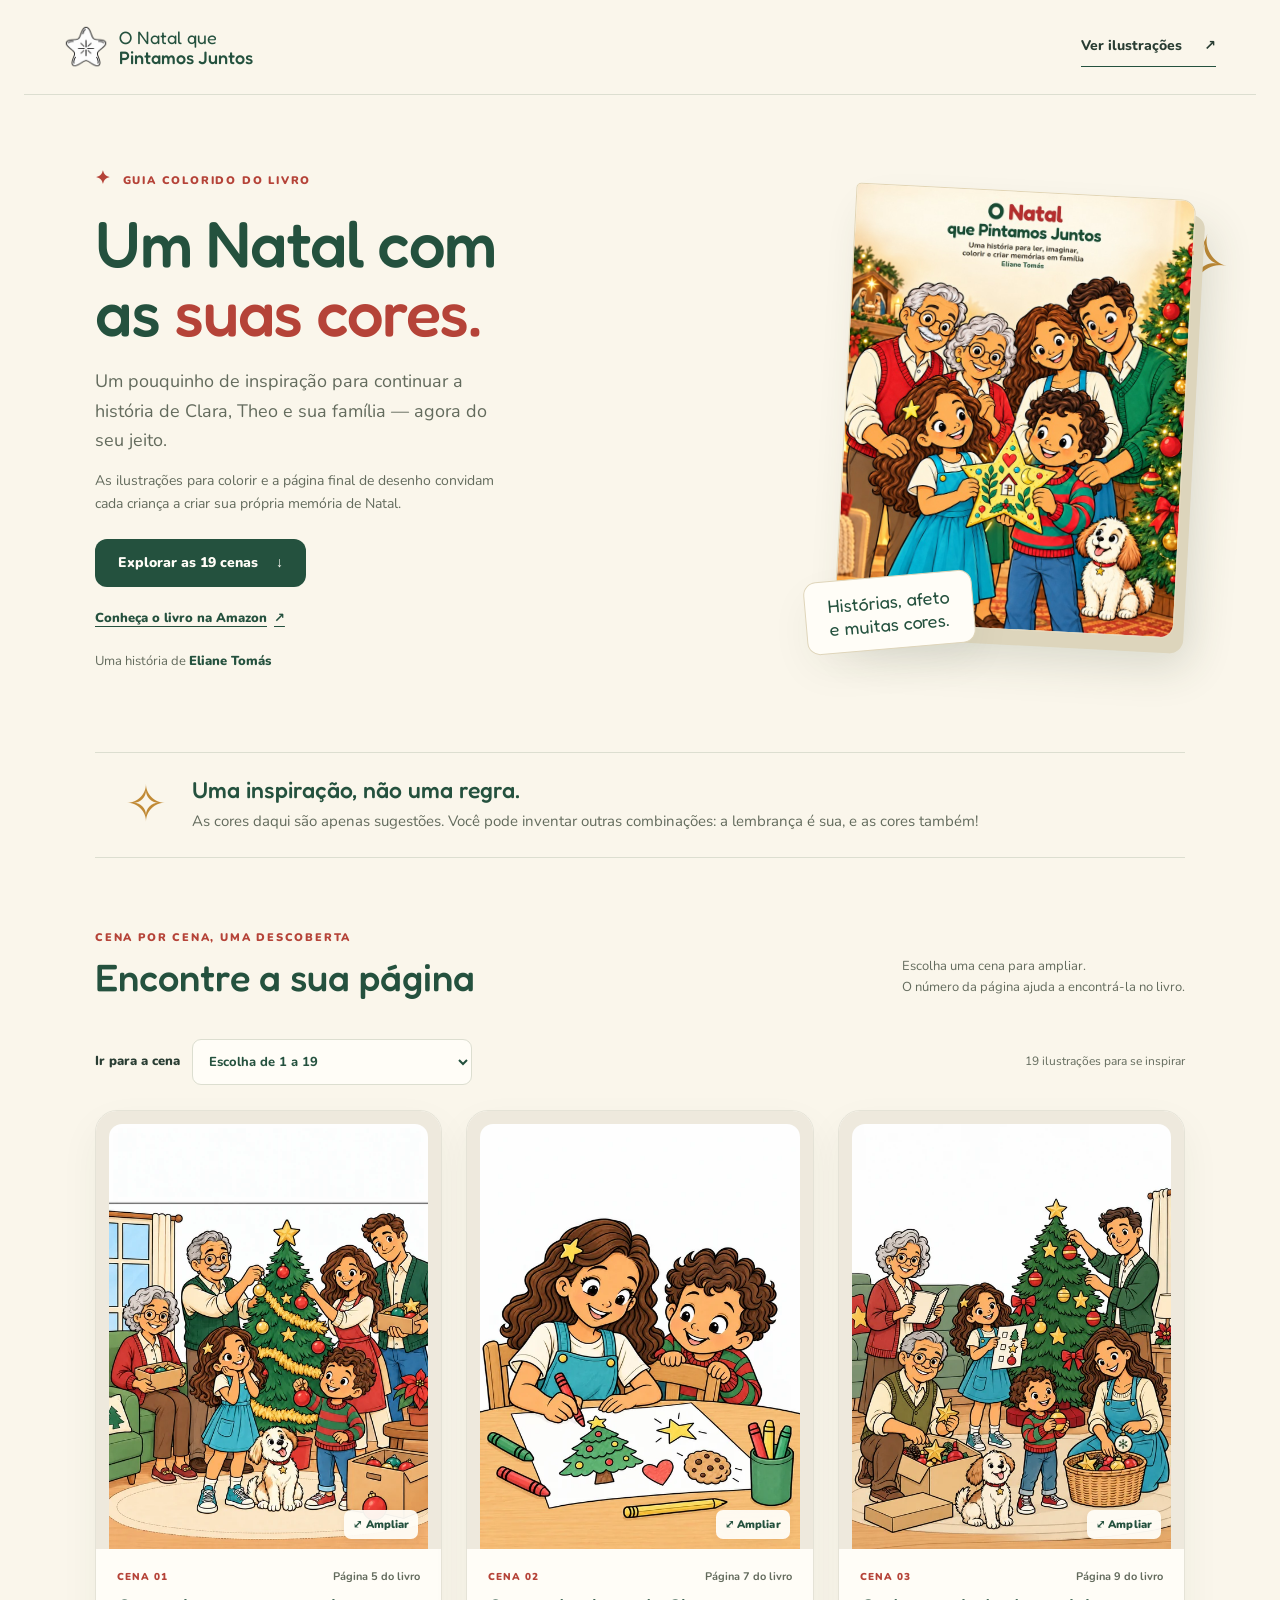
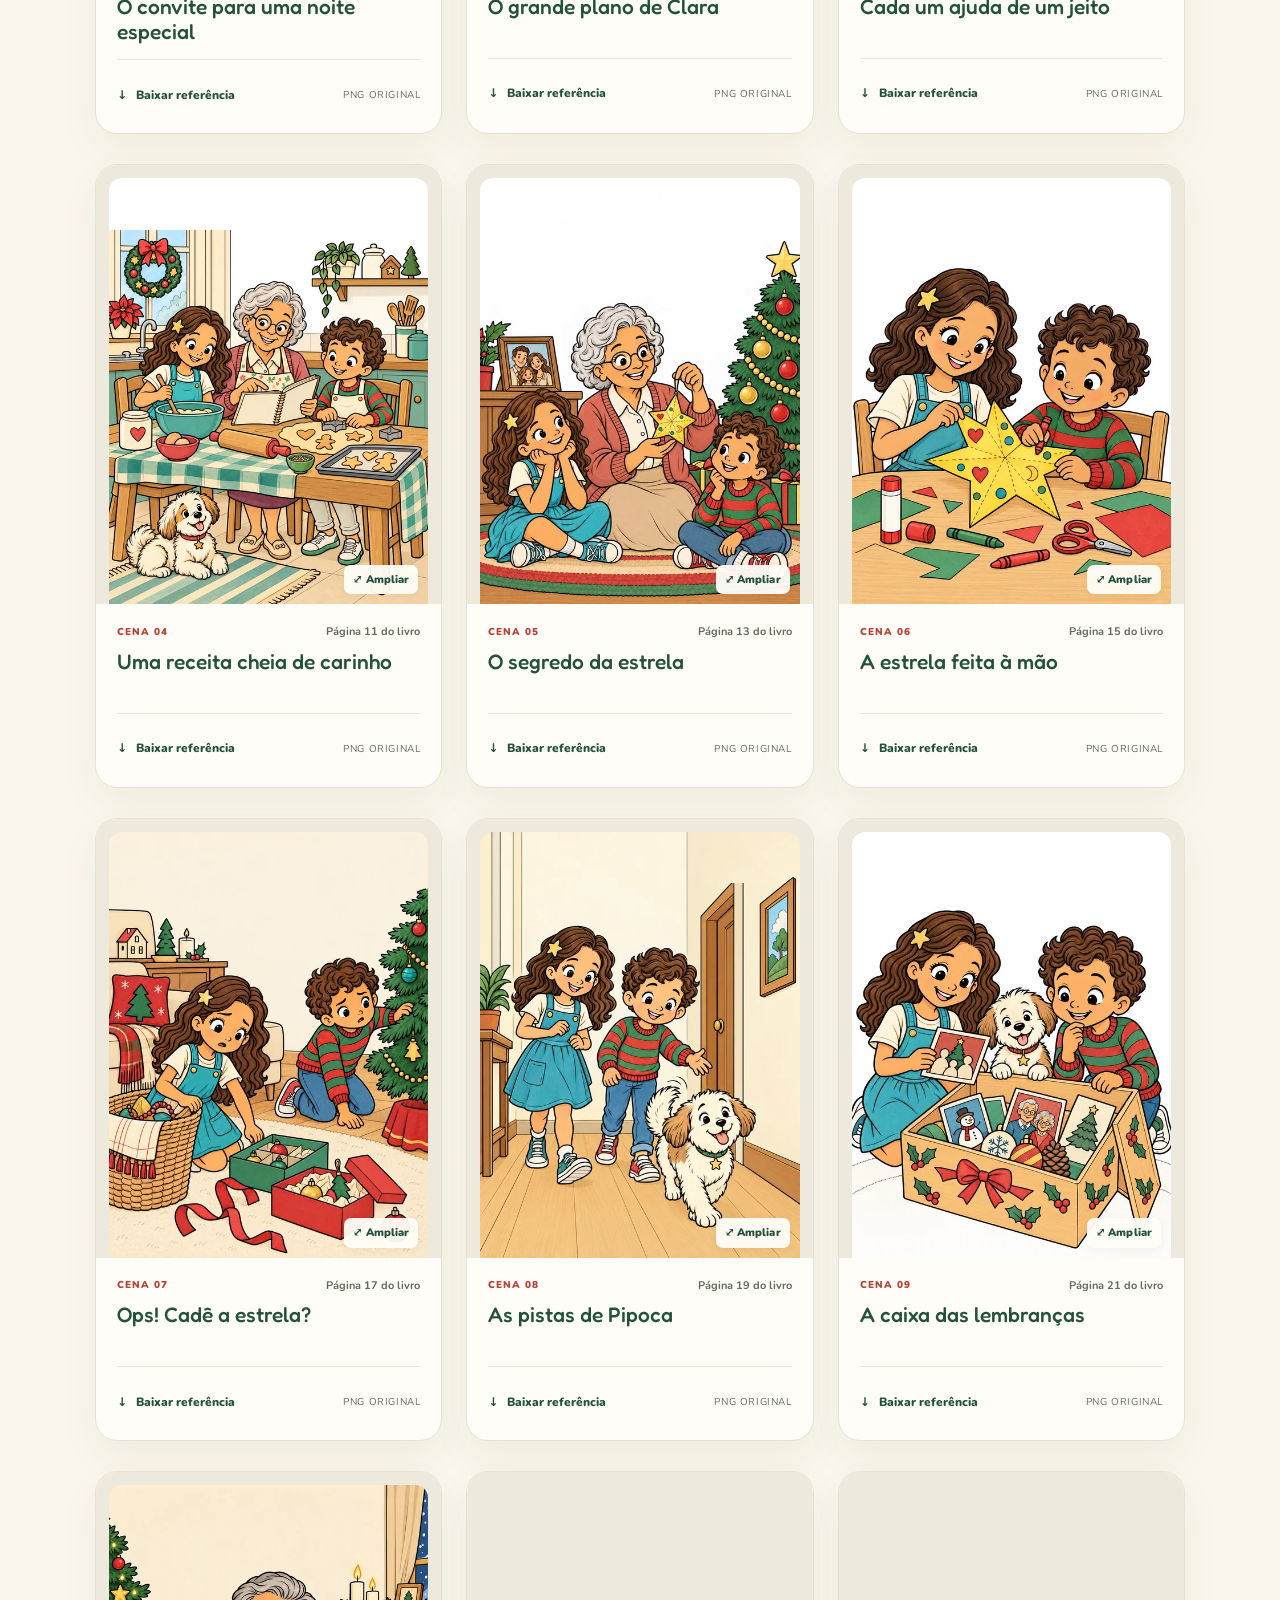
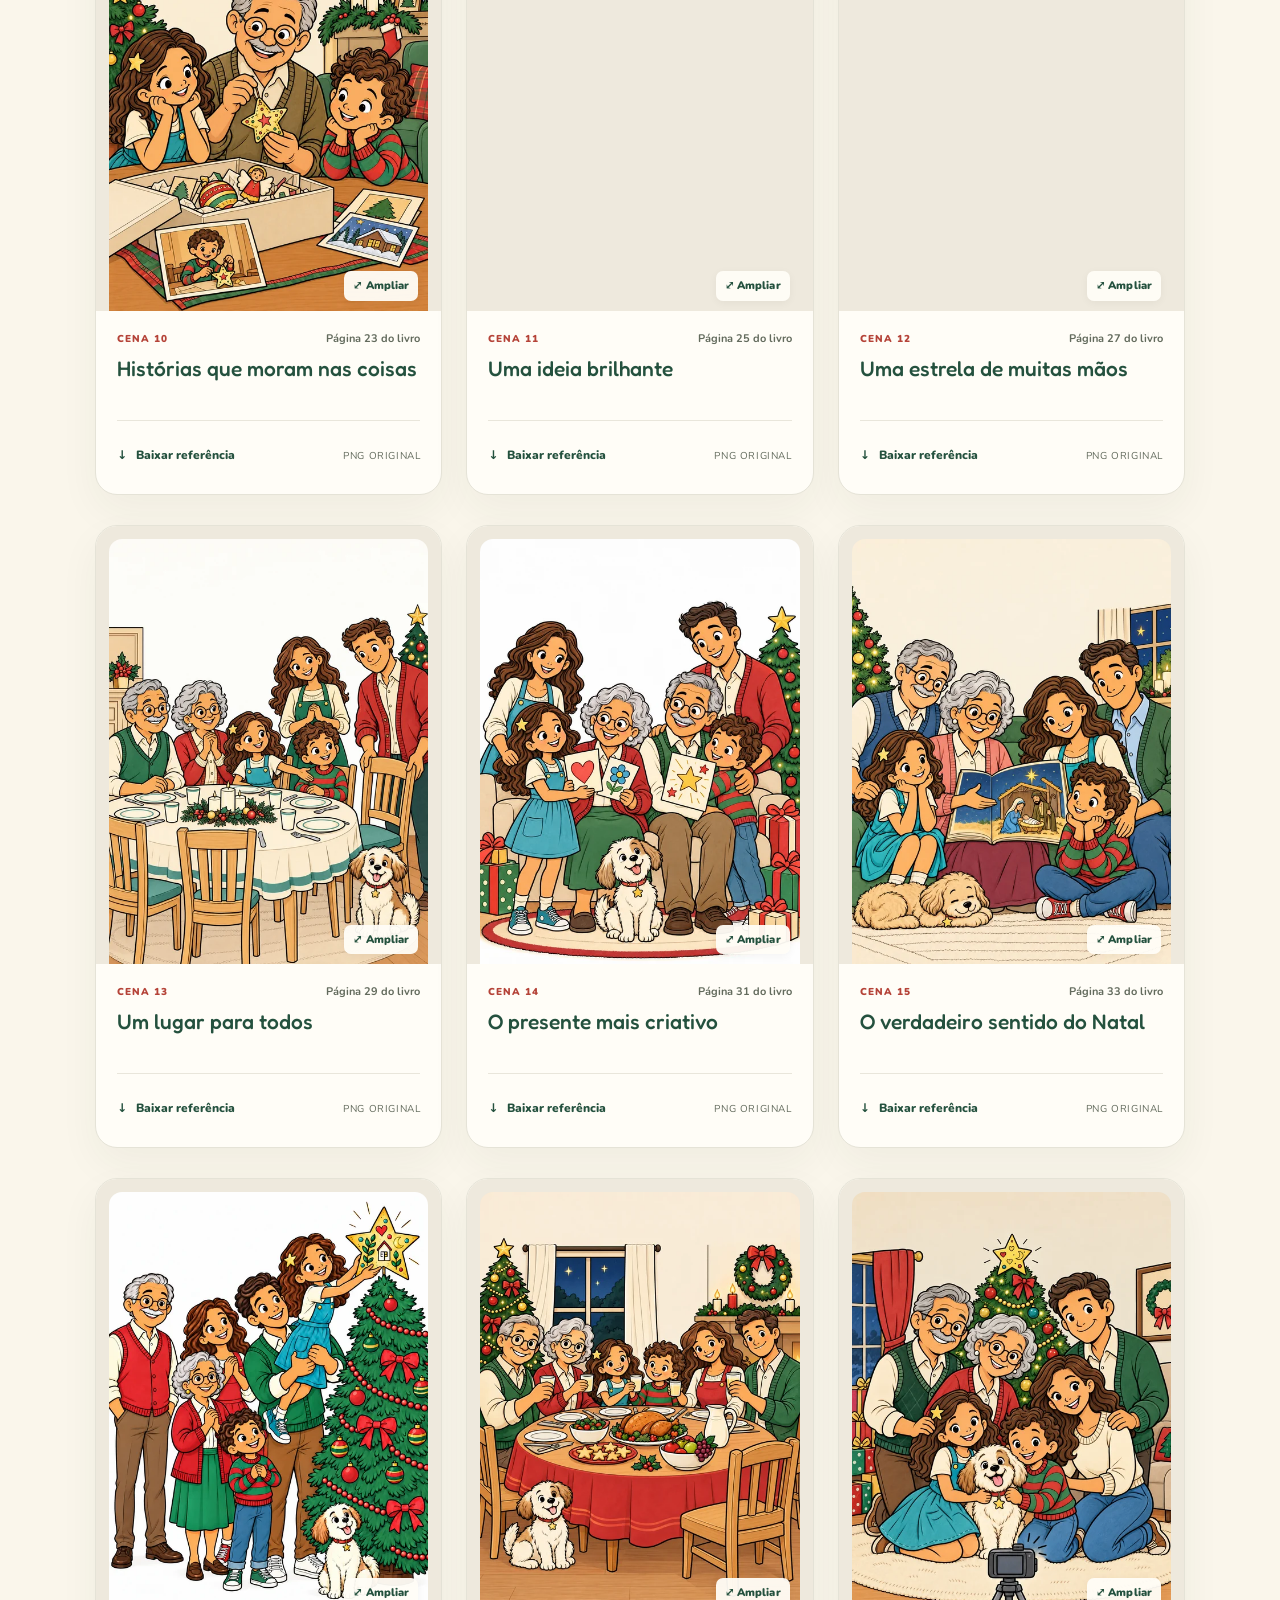
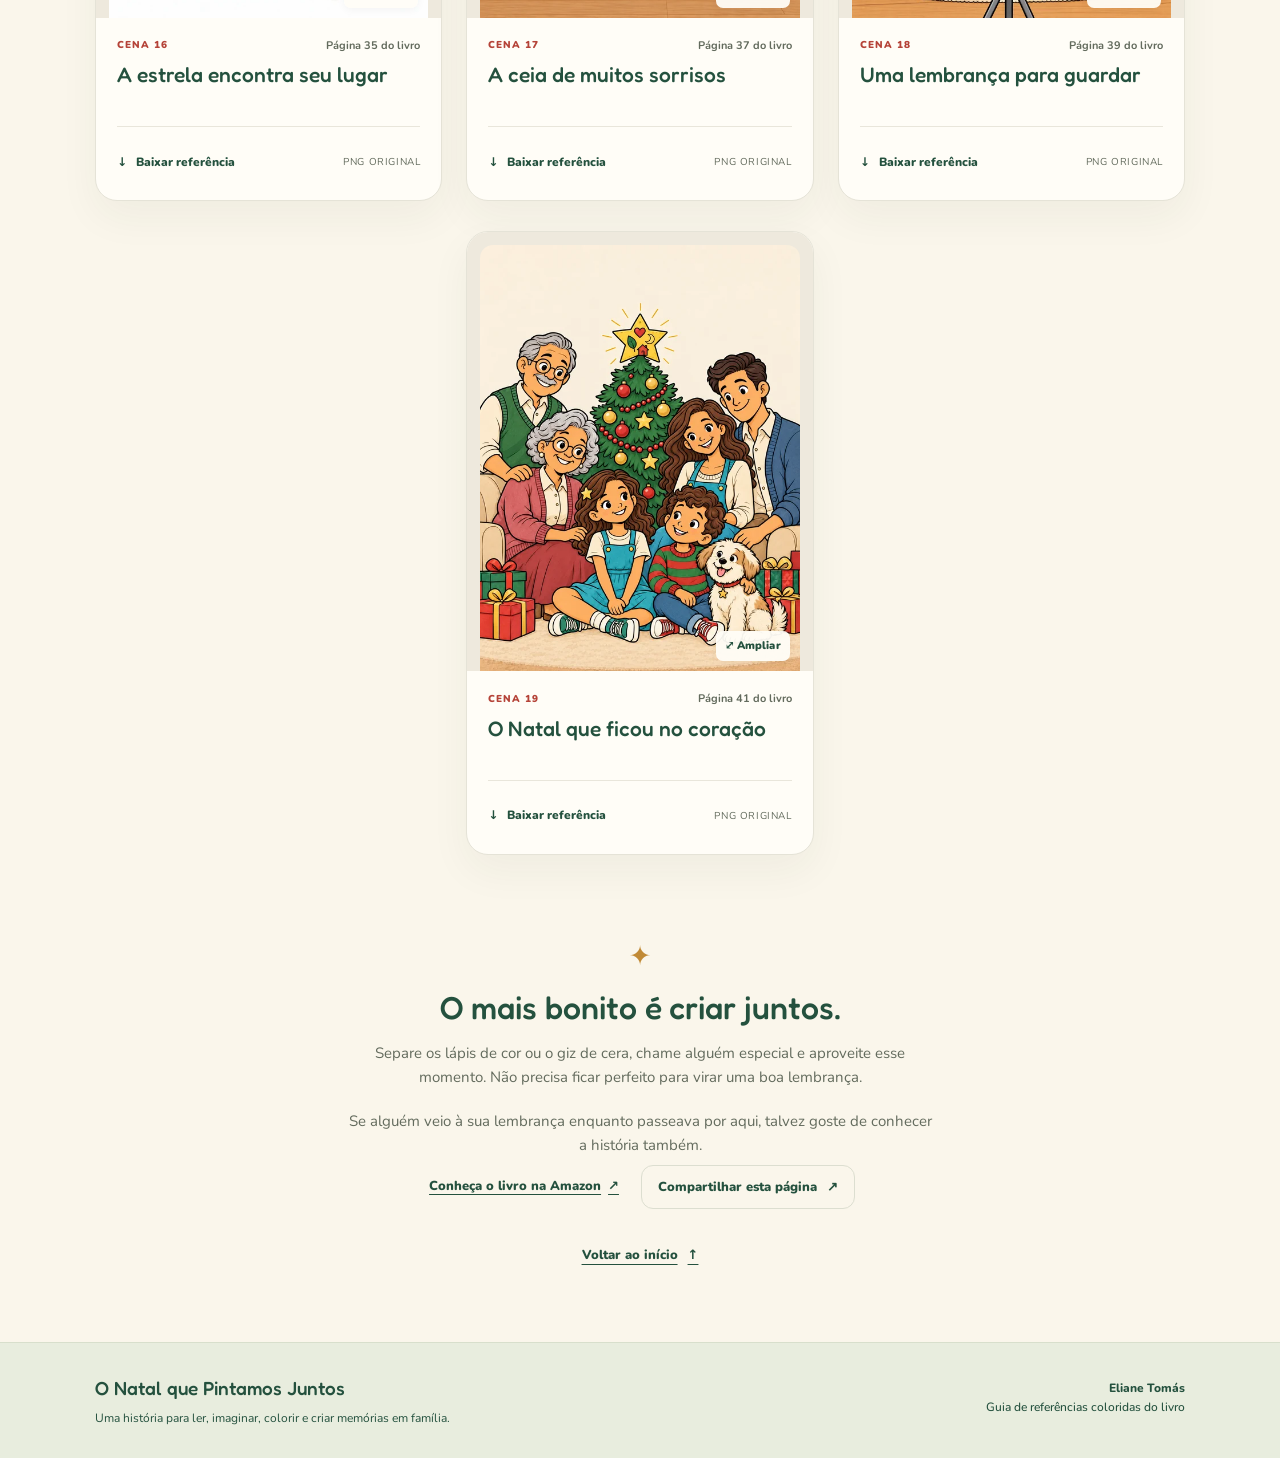
==== commit 1b524599: "Publica atualização da página do livro" ====
--- a/index.html
+++ b/index.html
@@ -4,21 +4,21 @@
   <meta charset="utf-8">
   <meta name="viewport" content="width=device-width, initial-scale=1">
   <meta name="theme-color" content="#24513e">
-  <meta name="description" content="Explore as 19 referências coloridas de O Natal que Pintamos Juntos, de Eliane Tomás. Amplie, baixe e inspire novas memórias em família.">
+  <meta name="description" content="Conheça O Natal que Pintamos Juntos, de Eliane Tomás: uma história para ler em família, colorir e criar uma memória de Natal.">
   <meta name="author" content="Eliane Tomás">
   <meta property="og:type" content="website">
   <meta property="og:site_name" content="O Natal que Pintamos Juntos">
-  <meta property="og:title" content="Um Natal com as suas cores">
-  <meta property="og:description" content="O guia de referências coloridas do livro de Eliane Tomás. Uma inspiração para colorir e criar memórias em família.">
+  <meta property="og:title" content="O Natal que Pintamos Juntos | Eliane Tomás">
+  <meta property="og:description" content="Uma história de Natal para ler em família, com ilustrações para colorir e espaço para a criança desenhar sua própria memória.">
   <meta name="twitter:card" content="summary_large_image">
   <link rel="canonical" href="https://elianecpereirat-stack.github.io/o-natal-que-pintamos-juntos/">
   <meta property="og:url" content="https://elianecpereirat-stack.github.io/o-natal-que-pintamos-juntos/">
   <meta property="og:image" content="https://elianecpereirat-stack.github.io/o-natal-que-pintamos-juntos/assets/capa.jpg">
   <meta property="og:image:alt" content="Capa de O Natal que Pintamos Juntos, de Eliane Tomás">
-  <meta name="twitter:title" content="Um Natal com as suas cores">
-  <meta name="twitter:description" content="As 19 referências coloridas do livro de Eliane Tomás.">
+  <meta name="twitter:title" content="O Natal que Pintamos Juntos | Eliane Tomás">
+  <meta name="twitter:description" content="Uma história de Natal para ler em família, com ilustrações para colorir e espaço para criar uma memória própria.">
   <meta name="twitter:image" content="https://elianecpereirat-stack.github.io/o-natal-que-pintamos-juntos/assets/capa.jpg">
-  <title>Referências coloridas | O Natal que Pintamos Juntos</title>
+  <title>O Natal que Pintamos Juntos | Eliane Tomás</title>
   <link rel="icon" type="image/png" href="favicon.png">
   <link rel="preload" href="assets/fonts/Fredoka-Variable.ttf" as="font" type="font/ttf" crossorigin>
   <link rel="stylesheet" href="site.css">
@@ -40,7 +40,9 @@
         <p class="eyebrow"><span aria-hidden="true">✦</span> GUIA COLORIDO DO LIVRO</p>
         <h1 id="hero-title">Um Natal com<br>as <em>suas cores.</em></h1>
         <p class="hero-intro">Um pouquinho de inspiração para continuar a história de Clara, Theo e sua família — agora do seu jeito.</p>
+        <p class="book-context">As ilustrações para colorir e a página final de desenho convidam cada criança a criar sua própria memória de Natal.</p>
         <a class="button primary" href="#referencias">Explorar as 19 cenas <span aria-hidden="true">↓</span></a>
+        <a class="book-link" href="https://www.amazon.com.br/dp/650250213X" target="_blank" rel="noopener noreferrer">Conheça o livro na Amazon <span aria-hidden="true">↗</span></a>
         <p class="hero-credit">Uma história de <strong>Eliane Tomás</strong></p>
       </div>
       <div class="hero-picture">
@@ -298,6 +300,12 @@
       <span aria-hidden="true">✦</span>
       <h2 id="closing-title">O mais bonito é criar juntos.</h2>
       <p>Separe os lápis de cor ou o giz de cera, chame alguém especial e aproveite esse momento. Não precisa ficar perfeito para virar uma boa lembrança.</p>
+      <p class="share-invitation">Se alguém veio à sua lembrança enquanto passeava por aqui, talvez goste de conhecer a história também.</p>
+      <div class="closing-actions">
+        <a class="book-link" href="https://www.amazon.com.br/dp/650250213X" target="_blank" rel="noopener noreferrer">Conheça o livro na Amazon <span aria-hidden="true">↗</span></a>
+        <button class="button secondary share-button" id="share-page" type="button" aria-describedby="share-status">Compartilhar esta página <span aria-hidden="true">↗</span></button>
+      </div>
+      <p class="share-status" id="share-status" role="status" aria-live="polite"></p>
       <a href="#inicio" class="text-link">Voltar ao início <span aria-hidden="true">↑</span></a>
     </section>
   </main>
--- a/site.css
+++ b/site.css
@@ -6,3 +6,7 @@
 @media(max-width:900px){.hero{gap:40px;padding:50px 40px 70px}.hero h1{font-size:52px}.hero-intro{font-size:16px}.hero-picture{max-width:270px}.freedom-note{margin:0 40px 55px}.gallery{grid-template-columns:repeat(2,minmax(0,1fr))}.section-heading h2{font-size:32px}.section-heading>p{max-width:210px}.reference-count{display:none}.site-footer{padding:28px 40px}.scene-card:last-child{grid-column:auto}}
 @media(max-width:600px){html{scroll-padding-top:25px}.site-header{padding:17px 22px}.wordmark{font-size:15px;gap:7px}.wordmark img{width:35px;height:35px}.header-link{font-size:11px}.header-link span{margin-left:7px}.hero{padding:37px 27px 50px;flex-direction:column;gap:35px;align-items:flex-start}.hero-copy{width:100%}.hero h1{font-size:52px;letter-spacing:-1px;margin-top:14px}.hero-intro{max-width:360px;font-size:16px;margin-bottom:24px}.eyebrow{font-size:10px;letter-spacing:1.4px}.hero-picture{align-self:center;width:67%;max-width:270px;padding-bottom:15px}.picture-note{font-size:16px;left:-31px;bottom:0;padding:10px 17px}.hero-credit{margin-top:14px}.freedom-note{margin:0 24px 44px;padding:20px 0;gap:17px;align-items:flex-start}.note-star{font-size:38px}.freedom-note h2{font-size:22px}.freedom-note p{font-size:14px}.gallery-section{padding:0 22px}.section-heading{display:block;margin-bottom:18px}.section-heading h2{font-size:32px}.section-heading>p{font-size:13px;max-width:none;margin-top:11px}.section-heading>p br{display:none}.scene-navigation{gap:9px;align-items:center;padding-top:0;font-size:12px}.scene-navigation select{min-width:0;max-width:calc(100% - 107px);width:100%;font-size:12px}.gallery{grid-template-columns:1fr;gap:23px}.scene-image-link{padding:12px 12px 0}.scene-image-link img{max-height:none}.scene-body{padding:18px 21px 14px}.scene-card h3{font-size:24px;min-height:0}.scene-meta{font-size:11px}.page-reference{font-size:12px}.card-footer{padding-top:10px;margin-top:14px}.download-link{font-size:13px}.file-type{font-size:11px}.closing-note{margin:54px auto 45px;padding:0 27px}.closing-note h2{font-size:30px}.site-footer{padding:26px;flex-direction:column;gap:14px}.author-credit{text-align:left;white-space:normal}.viewer{width:calc(100% - 18px);max-height:calc(100dvh - 18px);border-radius:14px}.viewer-shell{padding:15px 12px}.viewer-header h2{font-size:20px}.viewer-header{gap:10px}.viewer-stage img{max-height:56dvh}.viewer-toolbar{gap:7px}.viewer-toolbar>span{font-size:11px}.viewer-toolbar .button{font-size:12px;padding:9px 11px}.viewer-downloads{gap:5px 16px}.viewer-downloads .button{width:100%}.viewer-downloads .text-link{font-size:12px}#viewer-hint{font-size:10px}}
 @media(prefers-reduced-motion:reduce){html{scroll-behavior:auto}*,*:before,*:after{transition:none!important;animation:none!important;transform:none!important}.cover-wrap{transform:none}.picture-note{transform:none}}
+
+.book-context{max-width:420px;margin:-14px 0 24px;color:var(--muted);font-size:14px;line-height:1.6}.book-link{display:inline-flex;align-items:center;gap:7px;min-height:42px;color:var(--green);font-size:13px;font-weight:850;text-underline-offset:4px}.hero .book-link{display:flex;width:fit-content;margin-top:10px}.book-link:hover{text-decoration-thickness:2px}.share-invitation{margin-bottom:8px}.closing-actions{display:flex;align-items:center;justify-content:center;flex-wrap:wrap;gap:10px 18px;margin:0 0 6px}.closing-actions .book-link{padding:8px 4px}.share-button{min-height:44px;padding:10px 16px;font-size:13px;gap:10px}.share-status{min-height:1.5em;margin:4px 0 2px;color:var(--muted);font-size:12px}.hero-credit{margin-top:12px}@media(max-width:600px){.book-context{font-size:14px;margin-top:-13px;margin-bottom:21px}.hero .book-link{margin-top:8px}.closing-actions{gap:4px 14px}.closing-actions .share-button{width:100%}}
+
+.closing-note .share-invitation{margin-bottom:8px}.closing-note .share-status{min-height:1.5em;margin:4px 0 2px;color:var(--muted);font-size:12px}
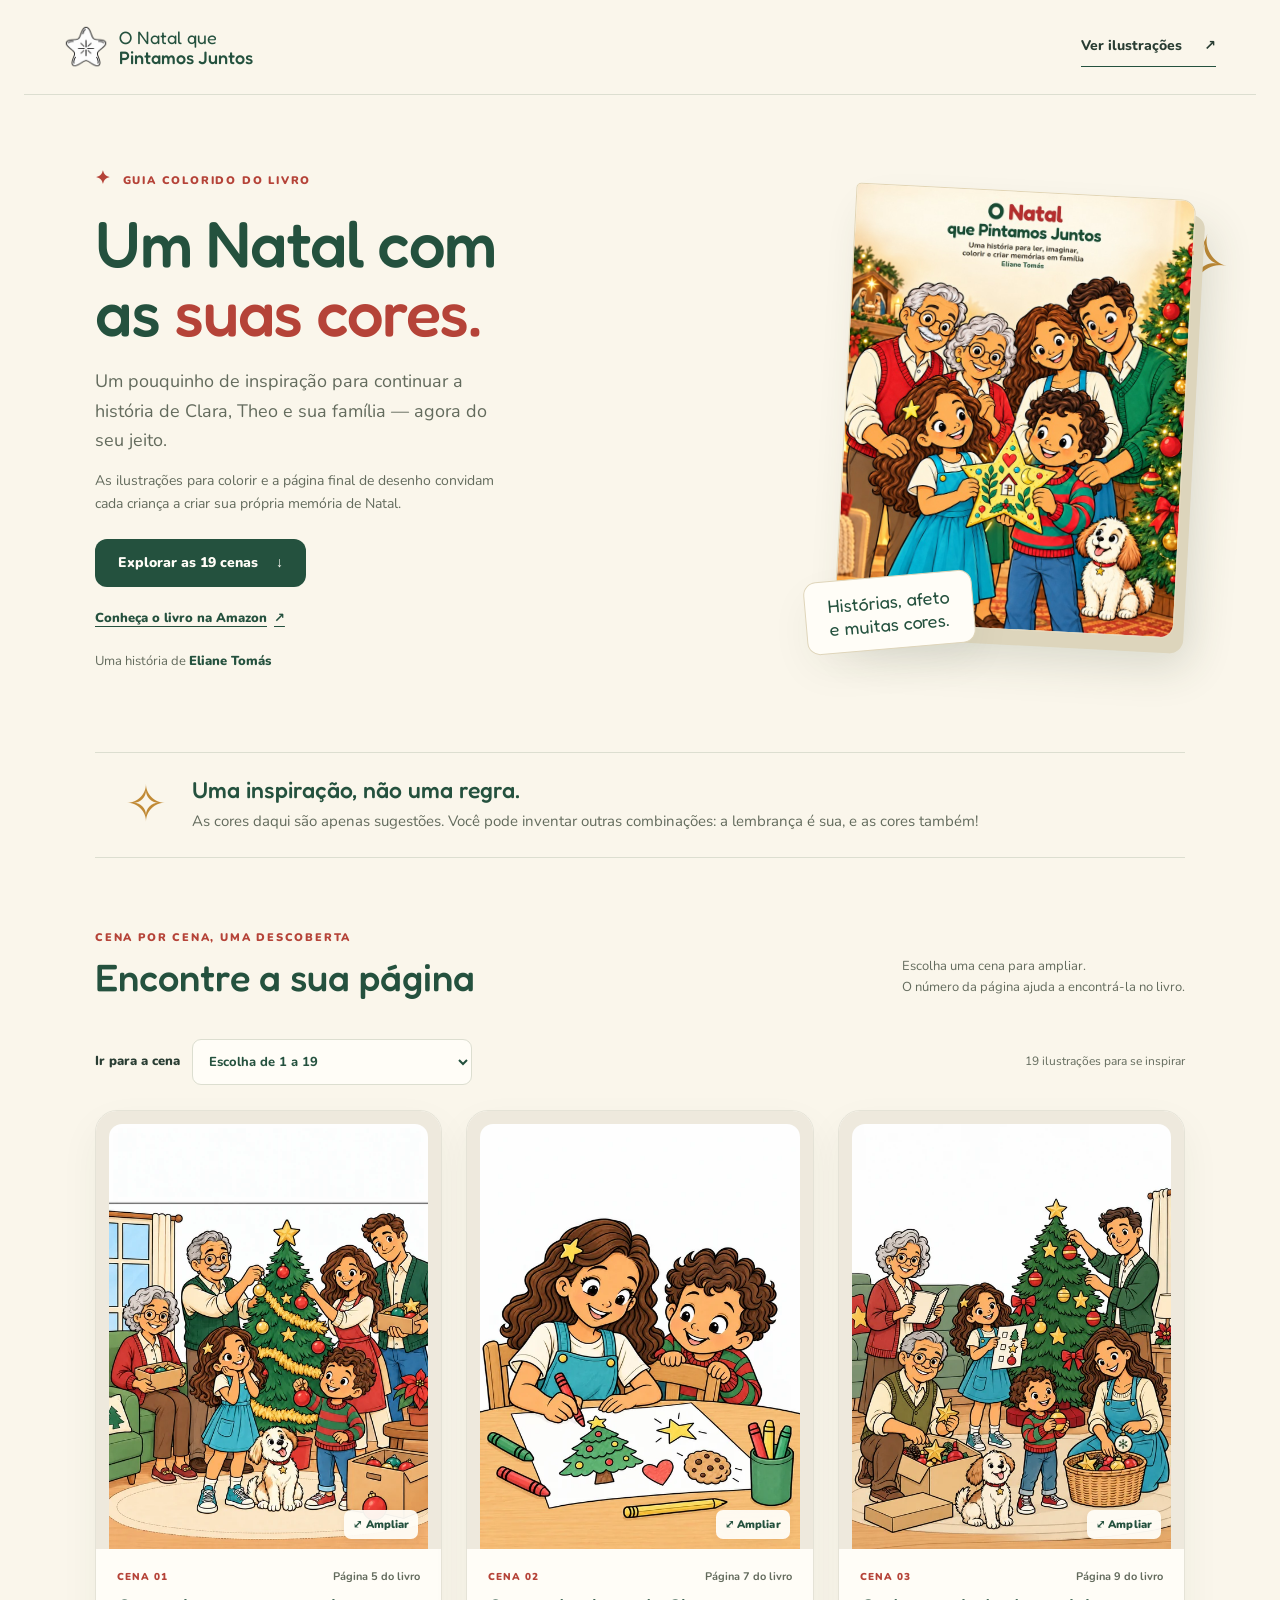
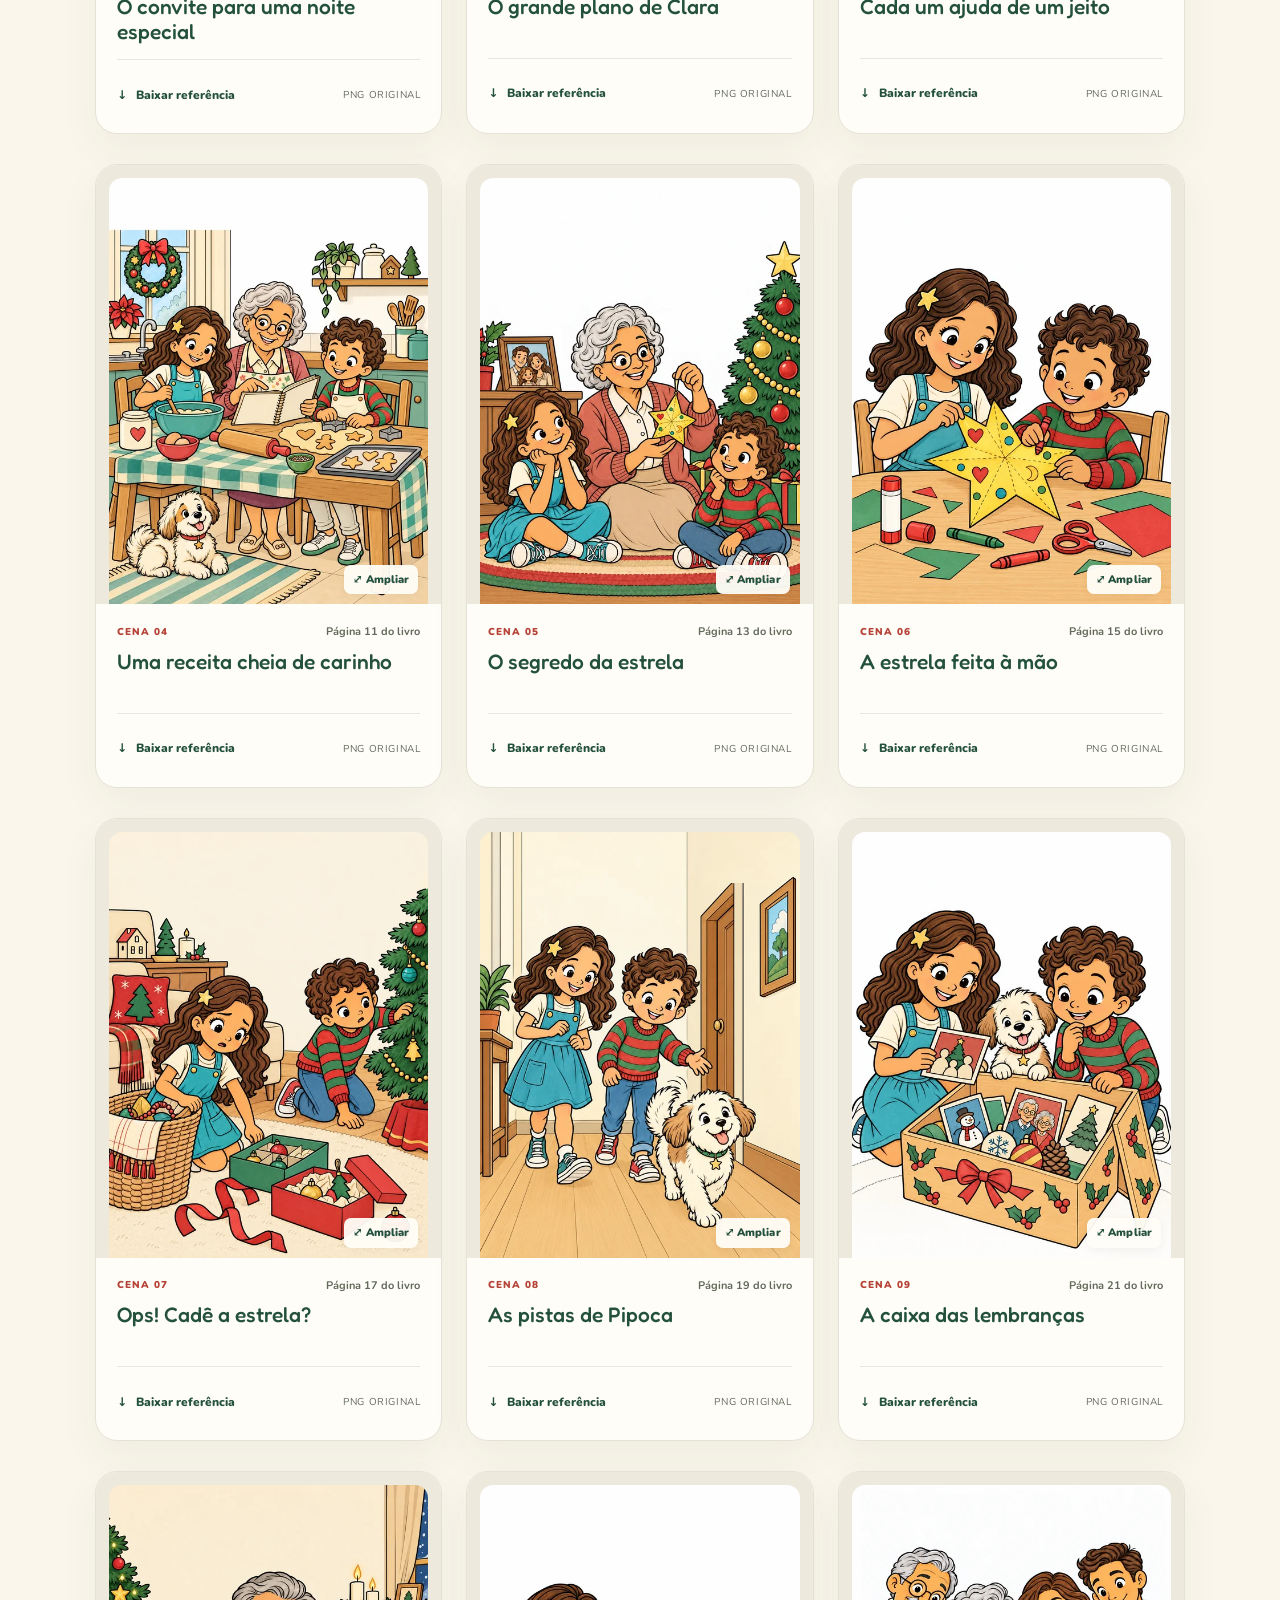
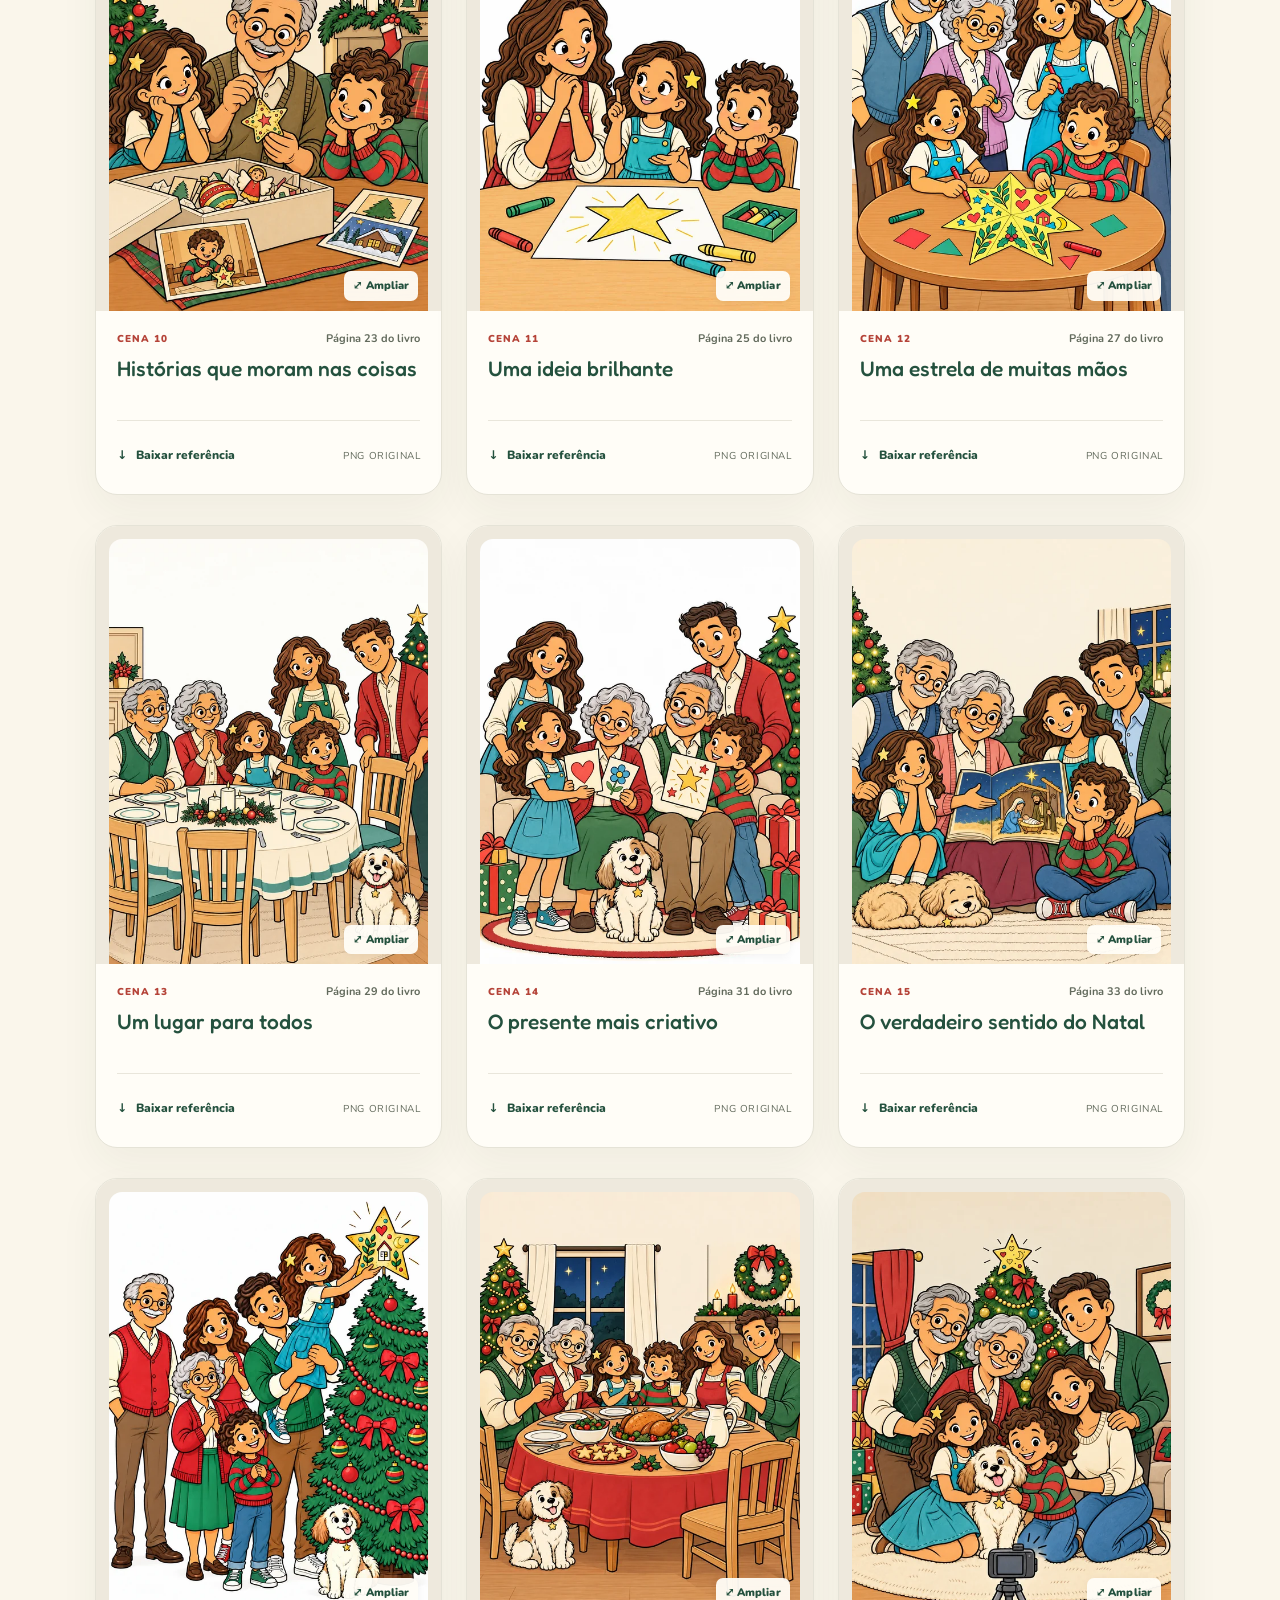
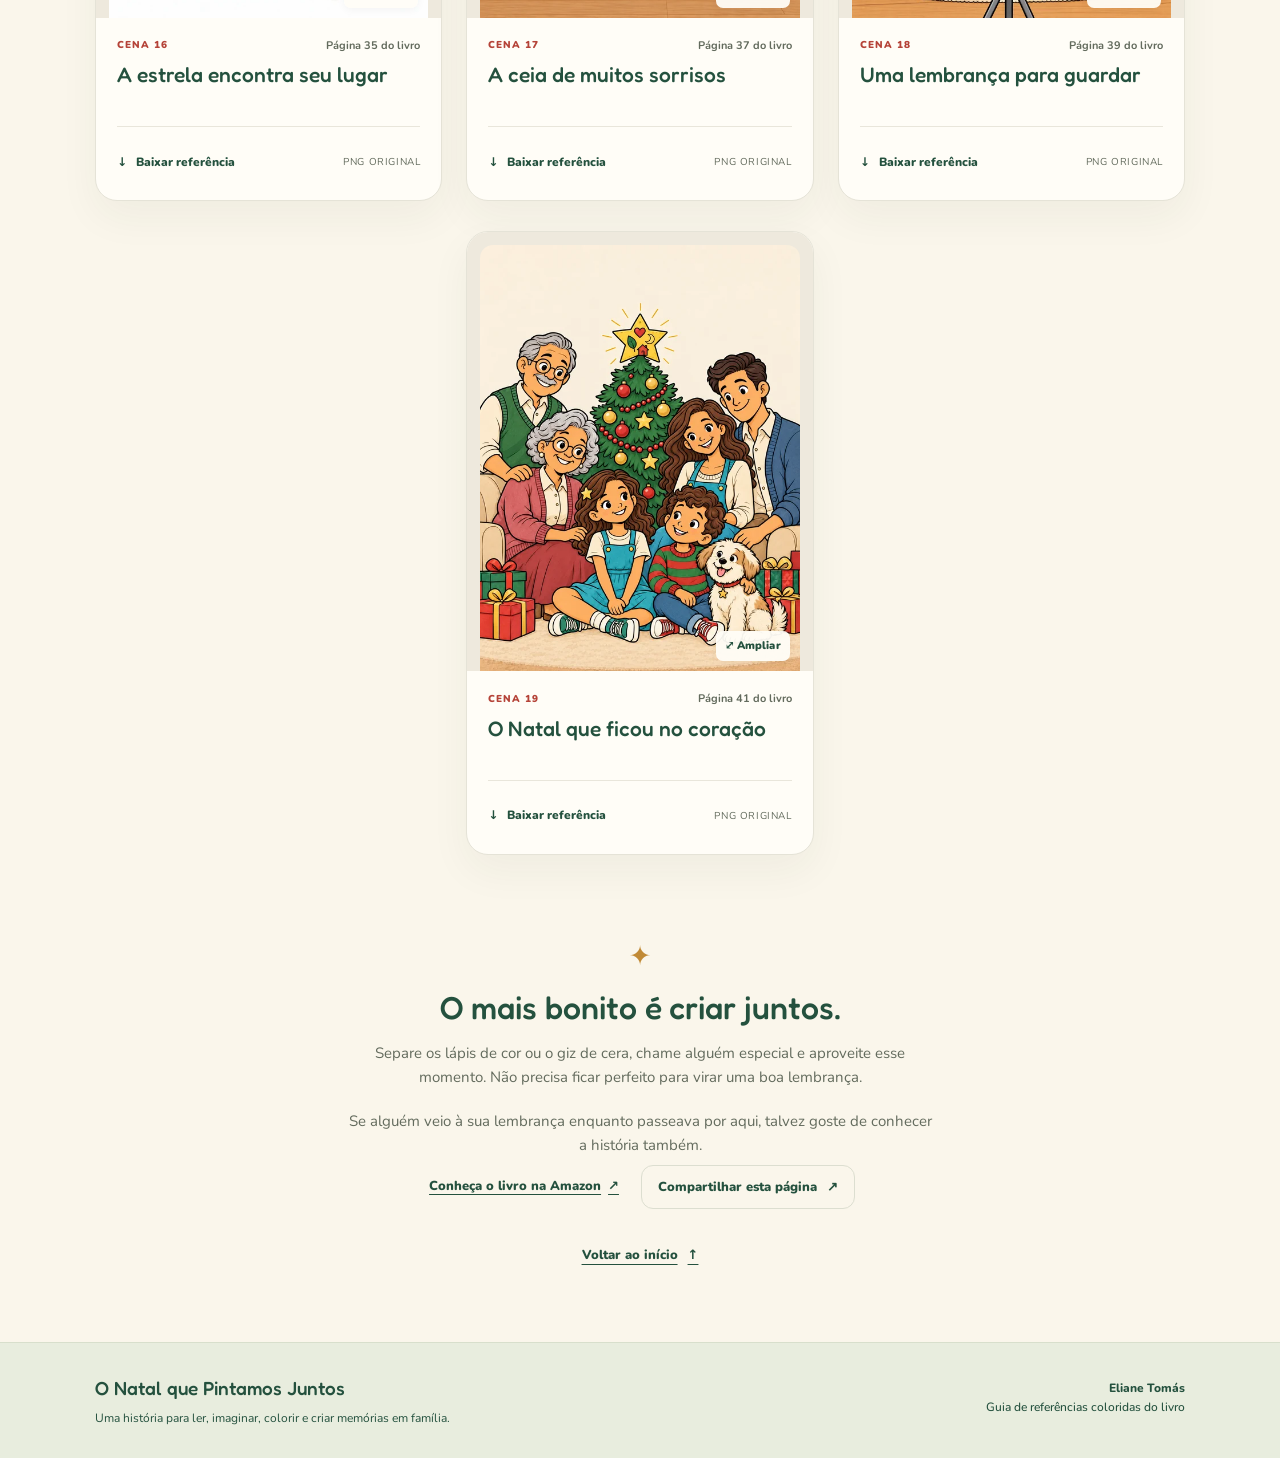
==== commit cc481fb3: "Atualiza cache dos recursos no Pages" ====
--- a/index.html
+++ b/index.html
@@ -21,8 +21,8 @@
   <title>O Natal que Pintamos Juntos | Eliane Tomás</title>
   <link rel="icon" type="image/png" href="favicon.png">
   <link rel="preload" href="assets/fonts/Fredoka-Variable.ttf" as="font" type="font/ttf" crossorigin>
-  <link rel="stylesheet" href="site.css">
-  <script src="app.js" defer></script>
+  <link rel="stylesheet" href="site.css?v=20261110">
+  <script src="app.js?v=20261110" defer></script>
 </head>
 <body>
   <a class="skip-link" href="#referencias">Pular para as ilustrações</a>
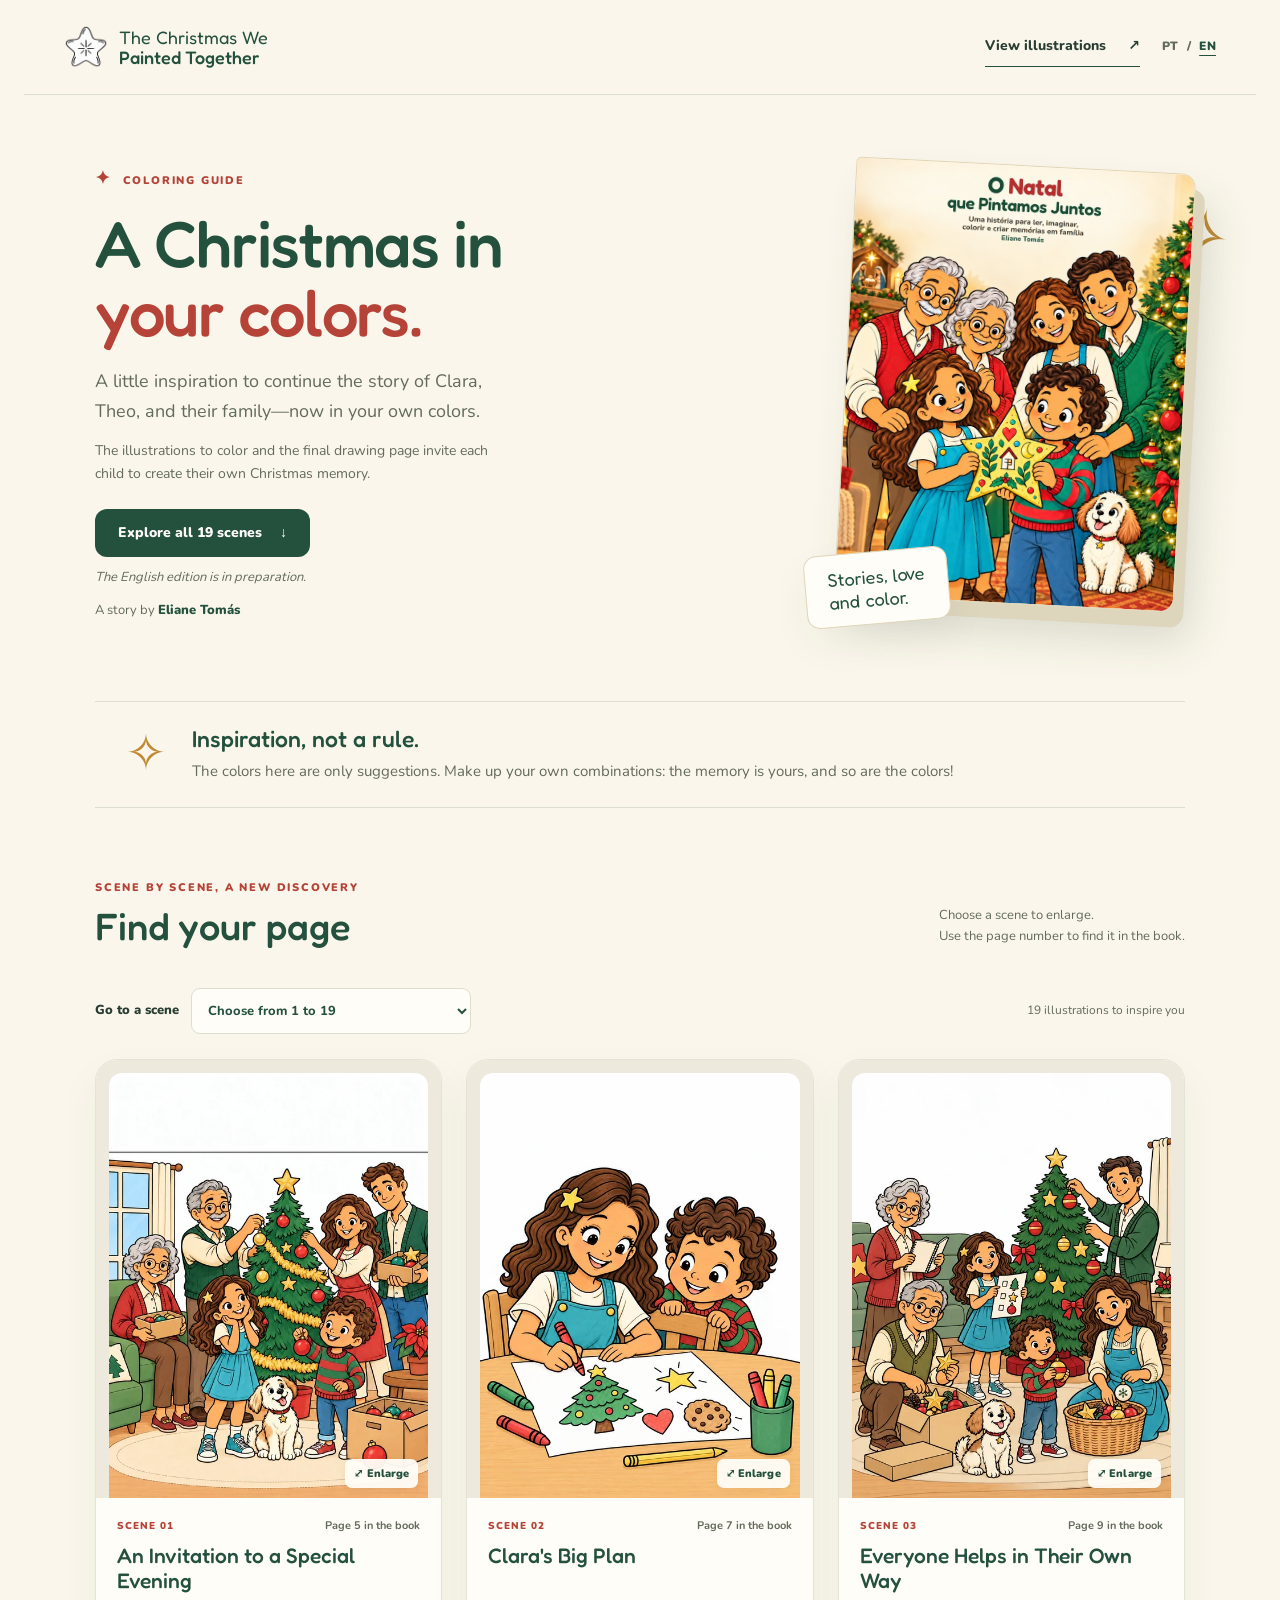
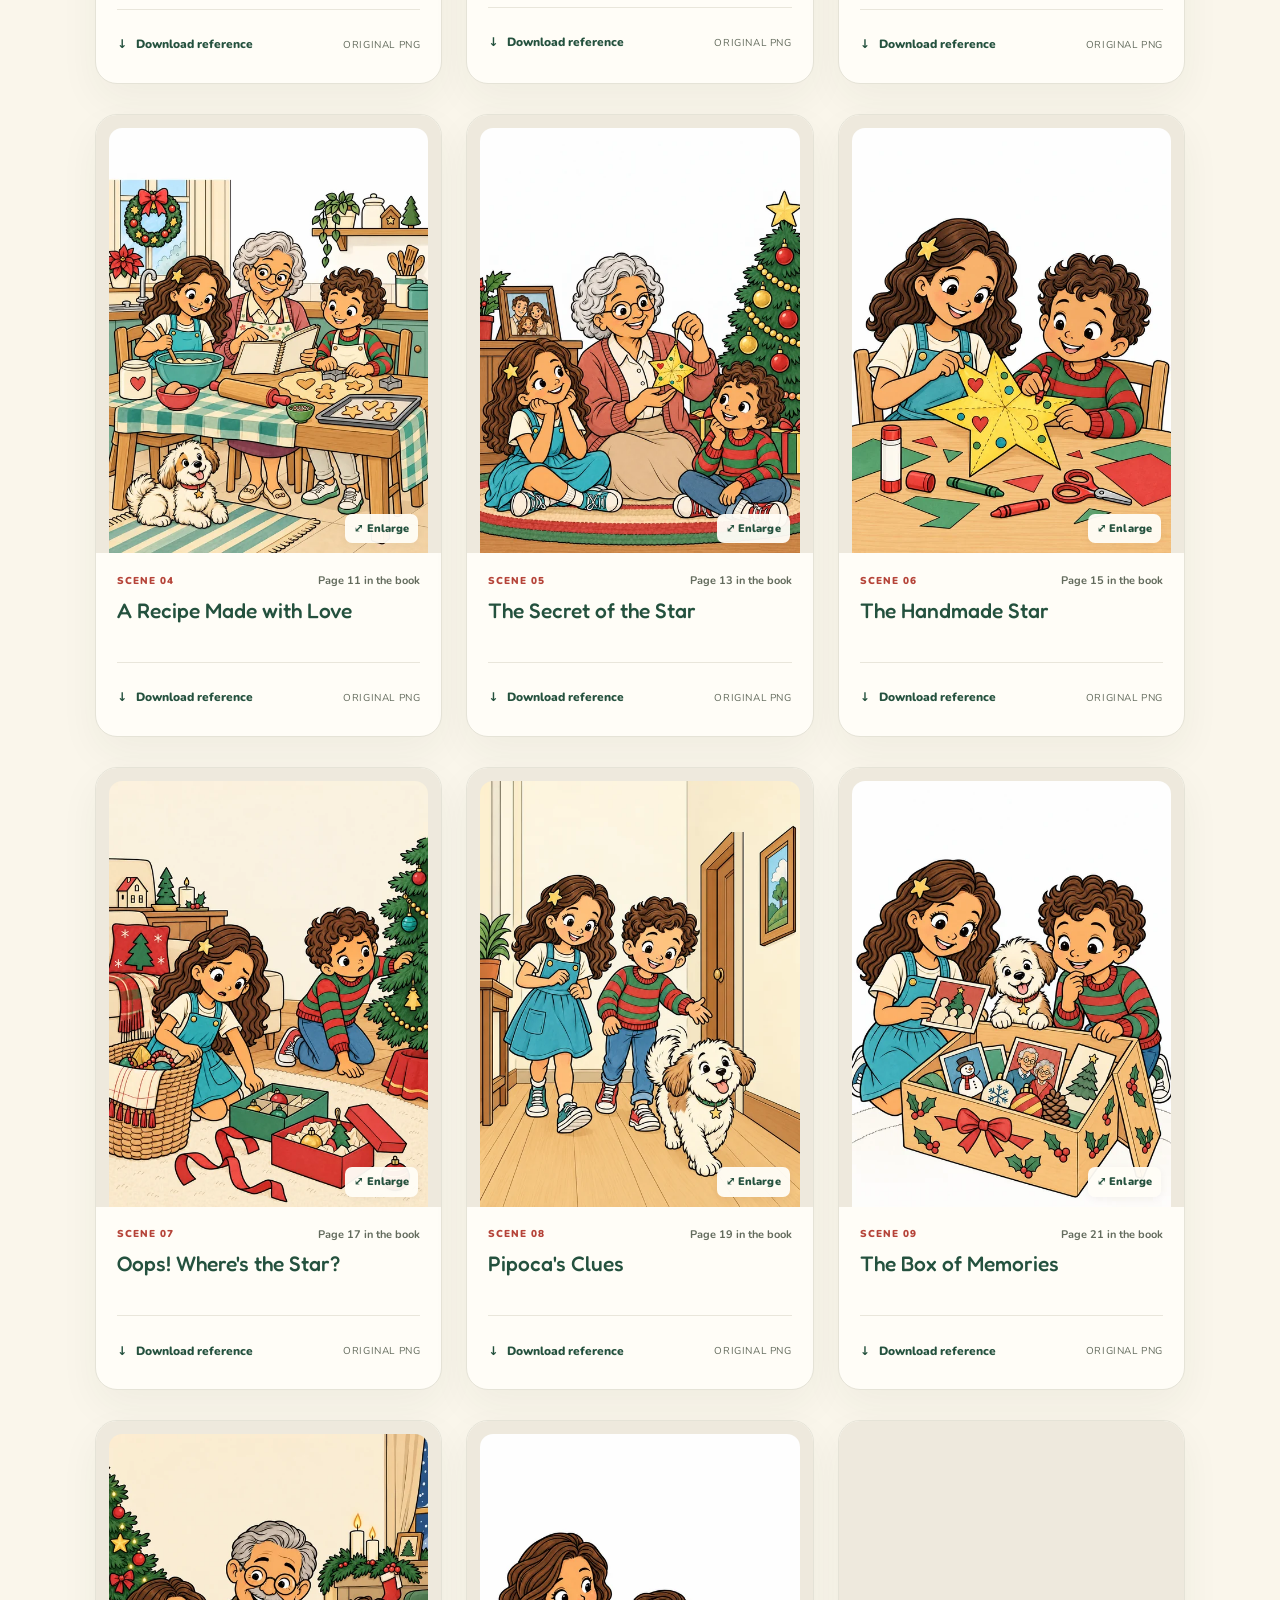
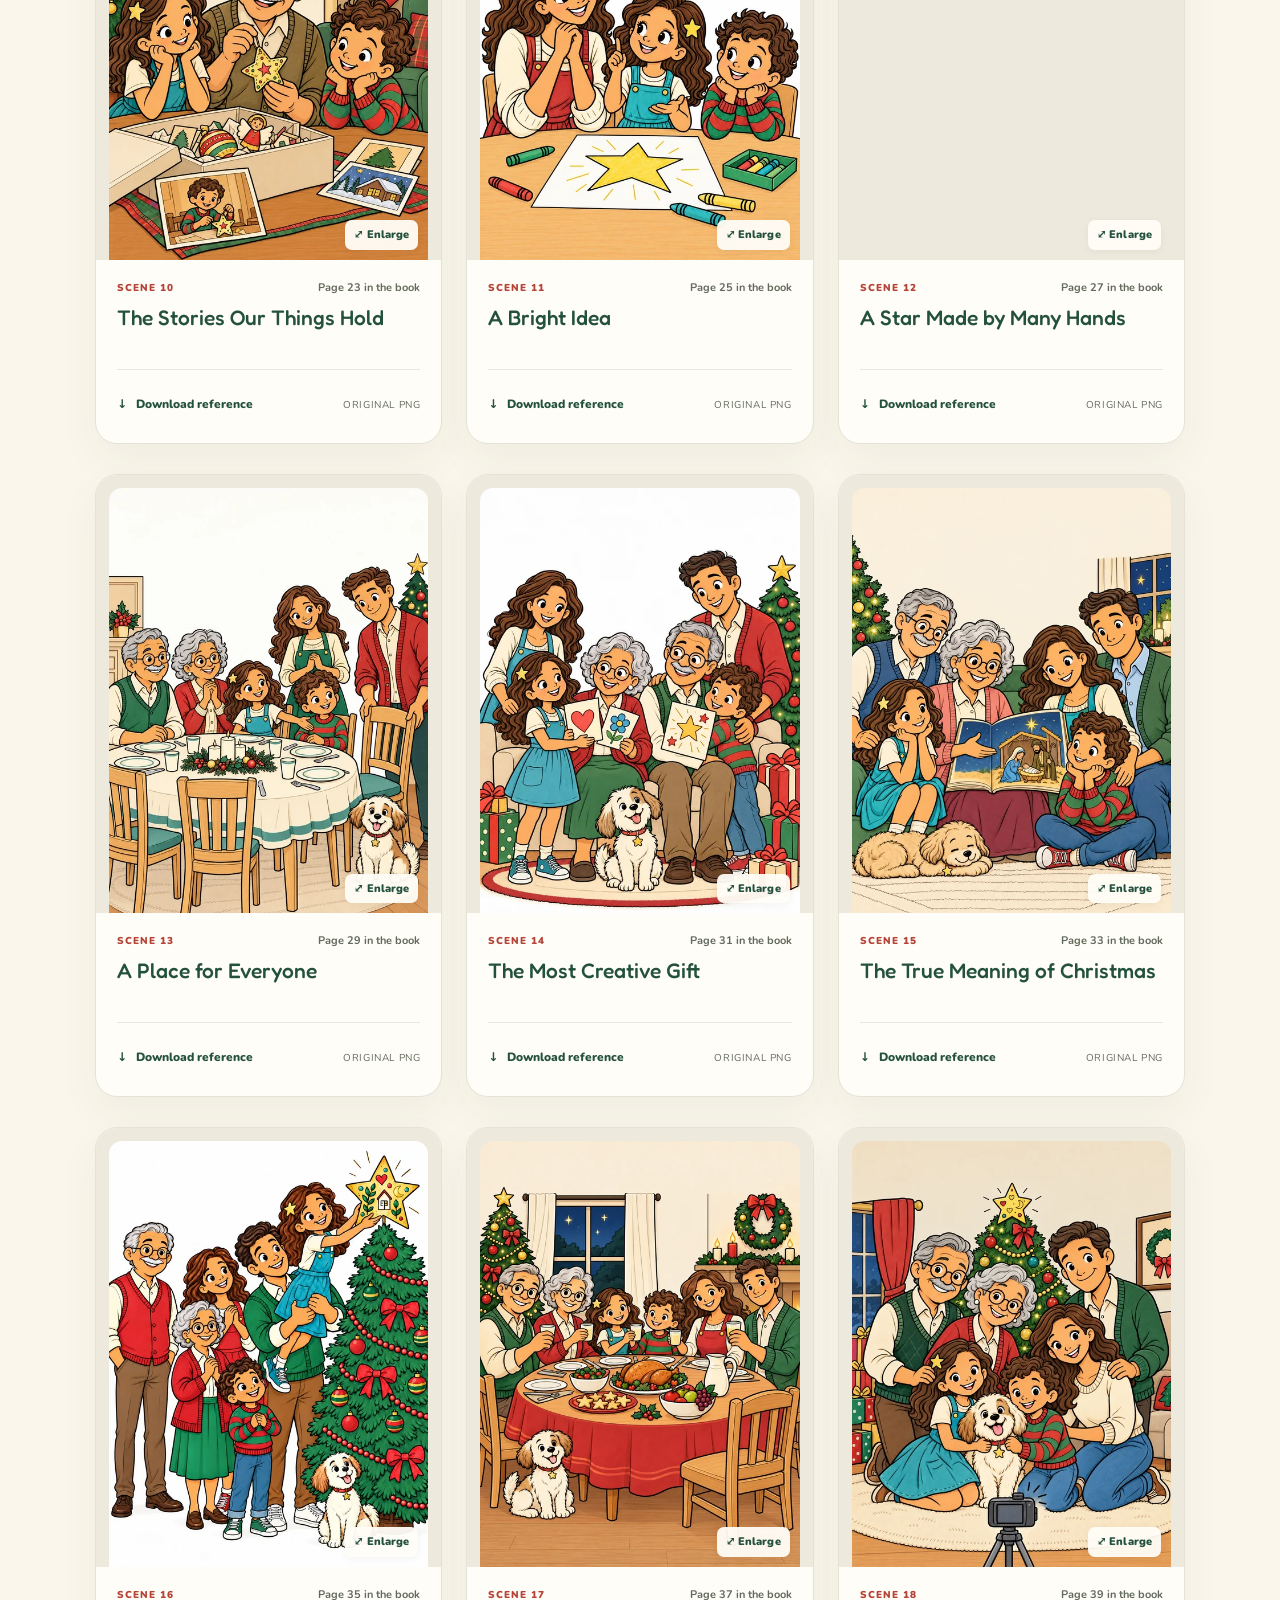
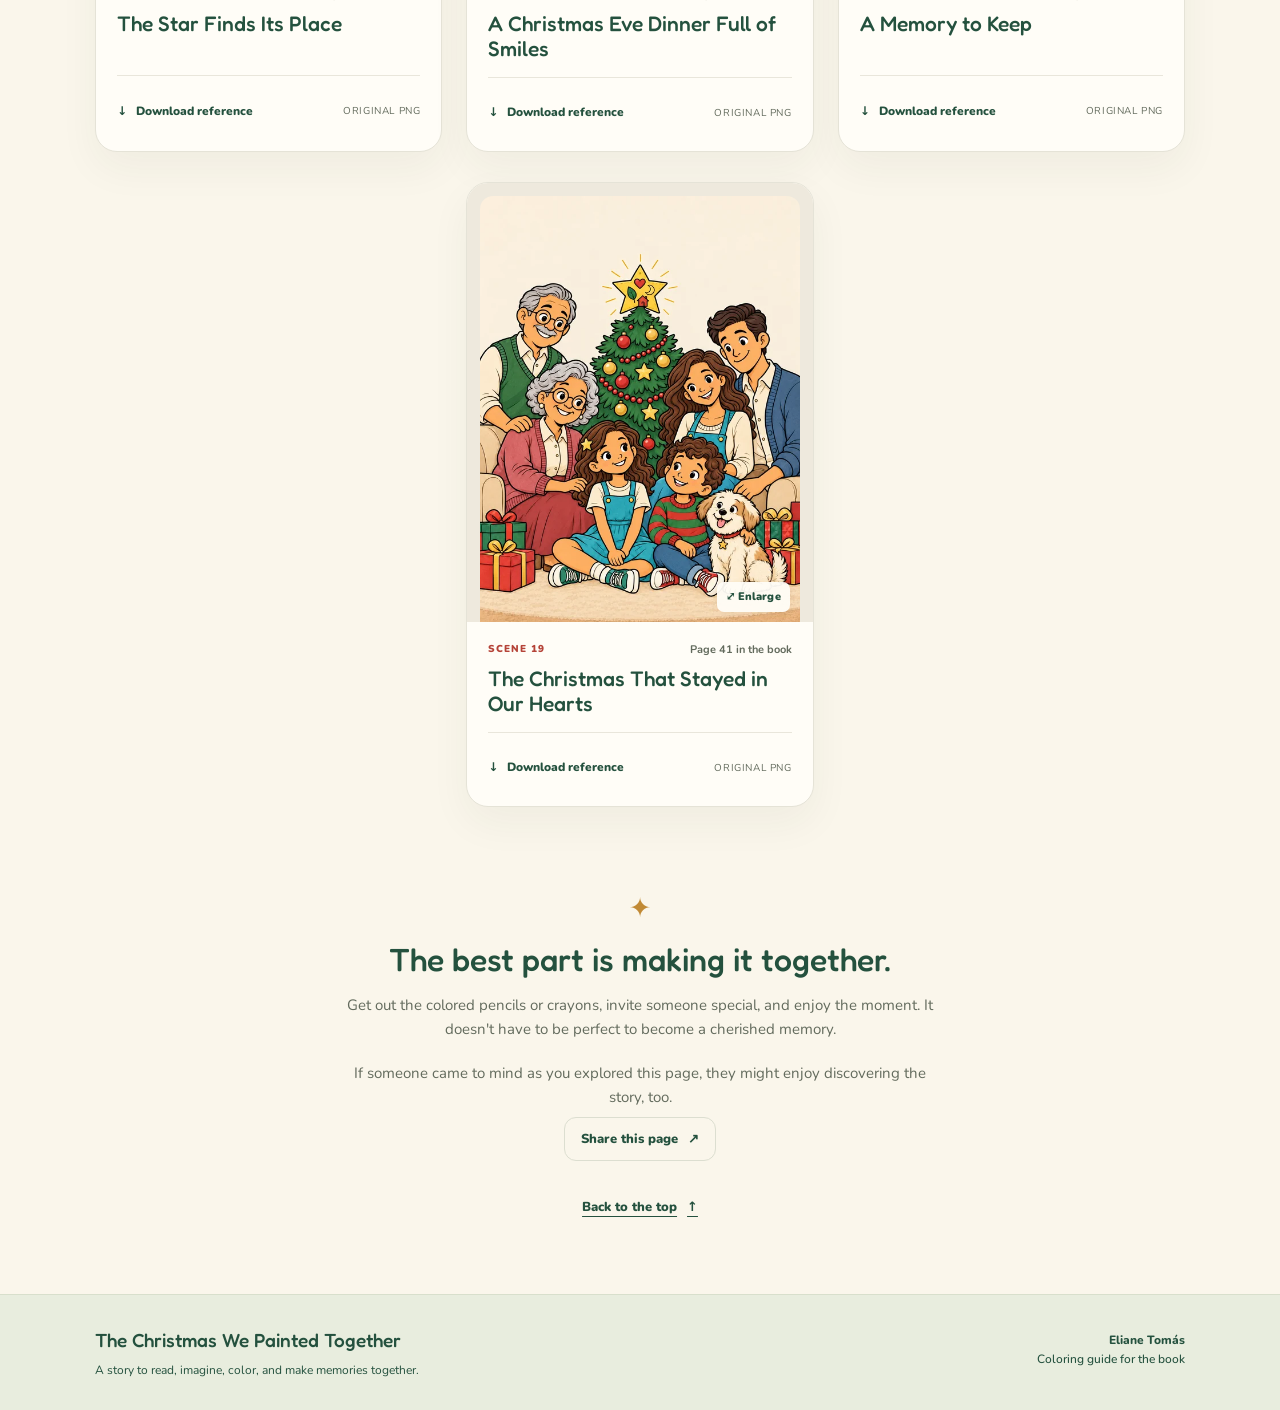
==== commit 47a29f41: "Publica guia bilíngue do livro" ====
--- a/index.html
+++ b/index.html
@@ -12,13 +12,33 @@
   <meta property="og:description" content="Uma história de Natal para ler em família, com ilustrações para colorir e espaço para a criança desenhar sua própria memória.">
   <meta name="twitter:card" content="summary_large_image">
   <link rel="canonical" href="https://elianecpereirat-stack.github.io/o-natal-que-pintamos-juntos/">
+  <link rel="alternate" hreflang="pt-BR" href="https://elianecpereirat-stack.github.io/o-natal-que-pintamos-juntos/">
+  <link rel="alternate" hreflang="en-US" href="https://elianecpereirat-stack.github.io/o-natal-que-pintamos-juntos/en/">
+  <link rel="alternate" hreflang="x-default" href="https://elianecpereirat-stack.github.io/o-natal-que-pintamos-juntos/">
   <meta property="og:url" content="https://elianecpereirat-stack.github.io/o-natal-que-pintamos-juntos/">
   <meta property="og:image" content="https://elianecpereirat-stack.github.io/o-natal-que-pintamos-juntos/assets/capa.jpg">
-  <meta property="og:image:alt" content="Capa de O Natal que Pintamos Juntos, de Eliane Tomás">
+  <meta property="og:image:alt" content="Capa de O Natal que Pintamos Juntos, de Eliane Tomás.">
   <meta name="twitter:title" content="O Natal que Pintamos Juntos | Eliane Tomás">
-  <meta name="twitter:description" content="Uma história de Natal para ler em família, com ilustrações para colorir e espaço para criar uma memória própria.">
+  <meta name="twitter:description" content="Uma história de Natal para ler em família, com ilustrações para colorir e espaço para a criança desenhar sua própria memória.">
   <meta name="twitter:image" content="https://elianecpereirat-stack.github.io/o-natal-que-pintamos-juntos/assets/capa.jpg">
   <title>O Natal que Pintamos Juntos | Eliane Tomás</title>
+  <script>
+  (() => {
+    const key = 'natal-page-language';
+    const readSaved = () => { try { return localStorage.getItem(key); } catch (_) { return null; } };
+    const save = value => { try { localStorage.setItem(key, value); } catch (_) {} };
+    const requested = new URLSearchParams(window.location.search).get('lang');
+    if (requested === 'pt' || requested === 'en') save(requested);
+    const saved = readSaved();
+    const languages = Array.from(navigator.languages || []);
+    if (!languages.length && navigator.language) languages.push(navigator.language);
+    const firstSupported = languages.find(value => /^(en|pt)(-|$)/i.test(value)) || '';
+    const browserLanguage = /^en(-|$)/i.test(firstSupported) ? 'en' : 'pt';
+    const selected = requested === 'pt' || requested === 'en' ? requested :
+      (saved === 'pt' || saved === 'en' ? saved : browserLanguage);
+    if (selected === 'en') window.location.replace(new URL('en/', window.location.href).href);
+  })();
+</script>
   <link rel="icon" type="image/png" href="favicon.png">
   <link rel="preload" href="assets/fonts/Fredoka-Variable.ttf" as="font" type="font/ttf" crossorigin>
   <link rel="stylesheet" href="site.css?v=20261110">
@@ -31,7 +51,12 @@
       <img src="favicon.png" alt="" width="44" height="44">
       <span>O Natal que<br><strong>Pintamos Juntos</strong></span>
     </a>
-    <a class="header-link" href="#referencias">Ver ilustrações <span aria-hidden="true">↗</span></a>
+    <div class="header-actions">
+      <a class="header-link" href="#referencias">Ver ilustrações <span aria-hidden="true">↗</span></a>
+      <nav class="language-switch" aria-label="Selecionar idioma">
+        <a class="is-active" href="./?lang=pt" lang="pt-BR" aria-current="page">PT</a><span aria-hidden="true">/</span><a href="en/?lang=en" lang="en-US">EN</a>
+      </nav>
+    </div>
   </header>
 
   <main id="inicio">
--- a/site.css
+++ b/site.css
@@ -10,3 +10,6 @@
 .book-context{max-width:420px;margin:-14px 0 24px;color:var(--muted);font-size:14px;line-height:1.6}.book-link{display:inline-flex;align-items:center;gap:7px;min-height:42px;color:var(--green);font-size:13px;font-weight:850;text-underline-offset:4px}.hero .book-link{display:flex;width:fit-content;margin-top:10px}.book-link:hover{text-decoration-thickness:2px}.share-invitation{margin-bottom:8px}.closing-actions{display:flex;align-items:center;justify-content:center;flex-wrap:wrap;gap:10px 18px;margin:0 0 6px}.closing-actions .book-link{padding:8px 4px}.share-button{min-height:44px;padding:10px 16px;font-size:13px;gap:10px}.share-status{min-height:1.5em;margin:4px 0 2px;color:var(--muted);font-size:12px}.hero-credit{margin-top:12px}@media(max-width:600px){.book-context{font-size:14px;margin-top:-13px;margin-bottom:21px}.hero .book-link{margin-top:8px}.closing-actions{gap:4px 14px}.closing-actions .share-button{width:100%}}
 
 .closing-note .share-invitation{margin-bottom:8px}.closing-note .share-status{min-height:1.5em;margin:4px 0 2px;color:var(--muted);font-size:12px}
+
+.header-actions{display:flex;align-items:center;gap:22px}.language-switch{display:flex;align-items:center;gap:8px;color:var(--muted);font-size:12px;font-weight:900;letter-spacing:.4px}.language-switch a{min-height:36px;display:inline-flex;align-items:center;text-decoration:none;color:inherit}.language-switch a.is-active{color:var(--green);text-decoration:underline;text-underline-offset:5px}.language-switch a:hover{color:var(--red)}.book-link-pending{display:block;margin-top:10px;color:var(--muted);font-size:13px;font-style:italic}
+@media(max-width:600px){.site-header{gap:10px}.header-actions{gap:10px}.header-link{font-size:10px}.header-link span{margin-left:4px}.language-switch{gap:5px;font-size:11px}.wordmark{max-width:150px}}
